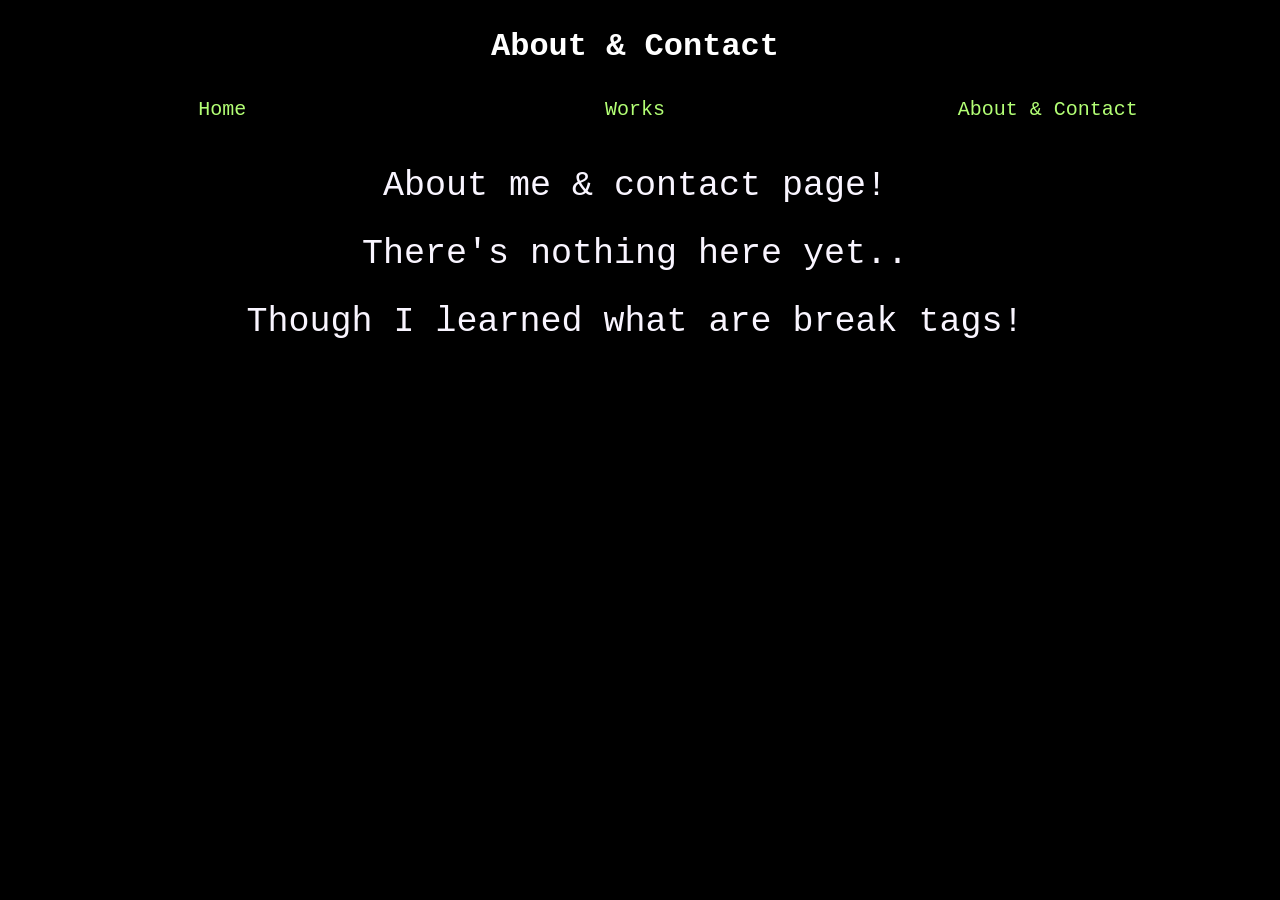
==== about&contact.html @ 2af2dd25 "first clean commit without large files" ====
<!DOCTYPE html>
<html lang="en">
<head>
    <meta charset="UTF-8"> 
    <title>Portfolio ~ About & Contact</title>
    <link rel="stylesheet" href="style.css">
    <link rel="icon" type="image/png" href="Tangerine_icon.png">
</head>

<body>
    
    <header>
        <h1>About & Contact</h1>
    </header>
        
    <nav>
        <ul>
            <li><a href="index.html">Home</a></li>
            <li><a href="works.html">Works</a></li>
            <li><a href="about&contact.html">About & Contact</a></li>
        </ul>
    </nav>
    
    <main>
        <p>About me & contact page!</p>
        <p>There's nothing here yet..</p>
        <p>Though I learned what are break tags!</p>
    </main>
    
    
</body>
</html>
---- style.css ----
body{
    font-family:'Courier New', Courier, monospace;
    text-align: center;
    background-color: #000000;
    min-height: 100vh;
    margin: 0;
    display: flex;
    flex-direction: column;
}

:root{
    --media-radius: 10px;
}

html{
    scrollbar-color: hsl(93, 100%, 73%) #000000;
    scrollbar-width: thin;
    scrollbar-gutter: stable;
}

html::-webkit-scrollbar{
    width: 12px;
}

html::-webkit-scrollbar-track{
    background: #000000;
}

html::-webkit-scrollbar-thumb{
    background: hsl(93, 100%, 73%);
    border-radius: 6px;
}

.home-page{
    min-height: 100vh;
    display: flex;
    flex-direction: column;
}

.home-content{
    box-sizing: border-box;
    flex: 1;
    display: flex;
    flex-direction: column;
    padding-bottom: 12px;
}

.home-page nav{
    margin-bottom: 0;
}

.home-content main,
main{
    max-width: 1920px;
    text-align: center;
    color: hsl(264, 100%, 98%);
    margin: 0 auto;
}

.home-content main{
    flex: 1 1 auto;
    display: flex;
    align-items: center;
    justify-content: center;
}

main p{
    margin: 0;
    font-size: 35px;
}

header{
    text-align: center;
    color: hsl(0, 0%, 100%);
    margin: 28px 0 0;
}

header h1{
    margin: 0;
    line-height: 1.2;
}

a{
    text-align: center;
    color: hsl(93, 100%, 73%); /*a like anchor*/
    margin: 0;
}

img{
    max-width: 250px;
    height: auto;
    display: block; 
    margin: 50px auto; /*vertical and horizontal margin, auto means centered*/
    border-radius: var(--media-radius);
}

.home-media-container{
    box-sizing: border-box;
    display: flex;
    justify-content: safe center;
    align-items: center;
    width: min(100%, 1400px);
    max-width: 1400px;
    margin: 0 auto;
    padding: 0 0 20px;
    gap: 30px;
    overflow-x: auto;
    scroll-behavior: auto;
    scrollbar-width: thin;
    scrollbar-color: hsl(93, 100%, 73%) #000000;
    flex: 0 0 auto;
}

.home-media-container::-webkit-scrollbar{
    height: 12px;
}

.home-media-container::-webkit-scrollbar-track{
    background: #222;
    border-radius: 6px;
}

.home-media-container::-webkit-scrollbar-thumb{
    background: hsl(93, 100%, 73%);
    border-radius: 6px;
}

.home-media-container img{
    width: auto;
    max-width: min(85vw, 500px);
    object-fit: cover;
    height: min(450px, 55vh);
    margin: 0;
    border-radius: var(--media-radius);
}

.home-media-container > a{
    display: block;
    flex: 0 0 auto;
    line-height: 0;
    text-decoration: none;
}

.home-media-container > a:focus-visible{
    outline: 2px solid hsl(93, 100%, 73%);
    outline-offset: 4px;
    border-radius: var(--media-radius);
}

.home-scroll-hint{
    margin: 12px 0 18px;
    color: hsl(264, 100%, 98%);
}

nav{
    box-sizing: border-box;
    font-size: 20px;
    width: min(calc(100% - 32px), 1400px);
    max-width: 1400px;
    height: 52px;
    flex: 0 0 52px;
    display: flex;
    align-self: center;
    justify-content: center;
    margin: 20px auto 28px;
}

nav ul{
    box-sizing: border-box;
    width: 100%;
    height: 100%;
    display: grid;
    grid-template-columns: repeat(3, minmax(0, 1fr));
    list-style-type: none;
    padding: 0;
    margin: 0;
}

nav ul a{
    box-sizing: border-box;
    display: block;
    height: 100%;
    padding: 12px 8px;
    white-space: nowrap;
    cursor: pointer;
    text-decoration: none;
}

main > p{
    margin: 0 0 28px;
}

main > p + p{
    margin-top: 20px;
}

.works-page main{
    margin-bottom: 28px;
}

.works-page main > p{
    margin: 0;
}

.works-page main > p + p{
    margin-top: 20px;
}

.home-content main > p{
    margin-bottom: 0;
}

.media-container{ 
    display:grid;
    grid-template-columns: repeat(2, 1fr);
    justify-items: center; /*aligns on X axis*/
    align-items: center; /*aligns on Y axis*/
    gap: 5px; /*between the elements of the grid*/
    margin: 0 auto 35px;
    max-width: 1000px;
    font-style: italic;
}

.works-page .media-container[id]{
    scroll-margin-top: max(16px, calc(50vh - 350px));
}
/*a dot represents class*/
/*apparently, this is stylizing the elements inside this class above*/
.media-container img, 
.media-container video{
    box-sizing: border-box;
    width: 90%;
    max-width: 100%;
    height: auto;
    margin: 0;
    border-radius: var(--media-radius);
}

.media-container + p {
    font-style: italic;
    color: hsl(264, 100%, 98%);
    text-align: center;
    margin: 0 auto 28px;
}

.fruit-studies{
    display: flex;
    flex-direction: column;
    align-items: center;
    gap: 28px;
    padding-bottom: 56px;
}

.section-divider{
    width: min(calc(100% - 32px), 1200px);
    margin: 0;
    border: 0;
    border-top: 1px solid hsl(93, 100%, 73%);
}

.works-page .section-title{
    margin: 0;
    color: hsl(264, 100%, 98%);
    font-size: 23px;
    font-style: normal;
}

.fruit-studies .media-container,
.fruit-studies p{
    margin: 0;
}

.fruit-studies .media-container{
    width: 100%;
}


.small-font {
    font-size: 18px;
}

.medium-font{
    font-size: 23px;
}

.big-font {
    font-size: 55px;
}


@media (max-width: 600px){
    nav{
        font-size: 14px;
    }

    nav ul a{
        padding: 10px 4px;
    }

    .home-media-container{
        gap: 16px;
    }
}
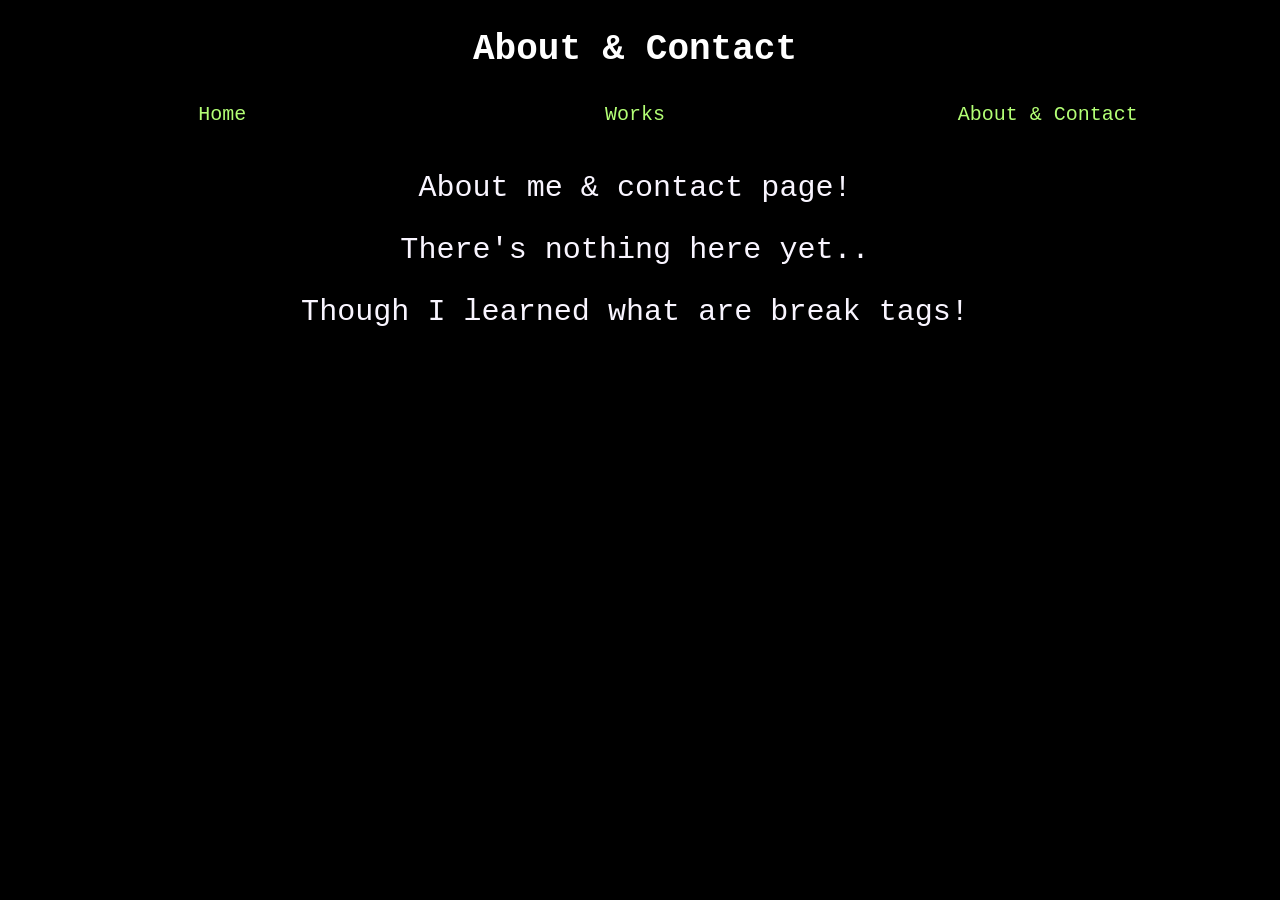
==== commit fd24d81d: "Mobile_flexible_font" ====
--- a/about&contact.html
+++ b/about&contact.html
@@ -2,6 +2,7 @@
 <html lang="en">
 <head>
     <meta charset="UTF-8"> 
+    <meta name="viewport" content="width=device-width, initial-scale=1">
     <title>Portfolio ~ About & Contact</title>
     <link rel="stylesheet" href="style.css">
     <link rel="icon" type="image/png" href="Tangerine_icon.png">
--- a/style.css
+++ b/style.css
@@ -1,5 +1,6 @@
 body{
     font-family:'Courier New', Courier, monospace;
+    font-size: clamp(0.9375rem, calc(0.875rem + 0.35vw), 1.125rem);
     text-align: center;
     background-color: #000000;
     min-height: 100vh;
@@ -66,7 +67,7 @@
 
 main p{
     margin: 0;
-    font-size: 35px;
+    font-size: clamp(1.125rem, calc(1rem + 1.1vw), 2.1875rem);
 }
 
 header{
@@ -154,7 +155,7 @@
 
 nav{
     box-sizing: border-box;
-    font-size: 20px;
+    font-size: clamp(0.875rem, calc(0.75rem + 0.65vw), 1.25rem);
     width: min(calc(100% - 32px), 1400px);
     max-width: 1400px;
     height: 52px;
@@ -261,7 +262,7 @@
 .works-page .section-title{
     margin: 0;
     color: hsl(264, 100%, 98%);
-    font-size: 23px;
+    font-size: clamp(1.125rem, calc(1rem + 0.65vw), 1.4375rem);
     font-style: normal;
 }
 
@@ -276,23 +277,19 @@
 
 
 .small-font {
-    font-size: 18px;
+    font-size: clamp(1rem, calc(0.875rem + 0.5vw), 1.125rem);
 }
 
 .medium-font{
-    font-size: 23px;
+    font-size: clamp(1.125rem, calc(1rem + 0.8vw), 1.4375rem);
 }
 
 .big-font {
-    font-size: 55px;
+    font-size: clamp(2rem, calc(1.5rem + 2vw), 3.4375rem);
 }
 
 
 @media (max-width: 600px){
-    nav{
-        font-size: 14px;
-    }
-
     nav ul a{
         padding: 10px 4px;
     }
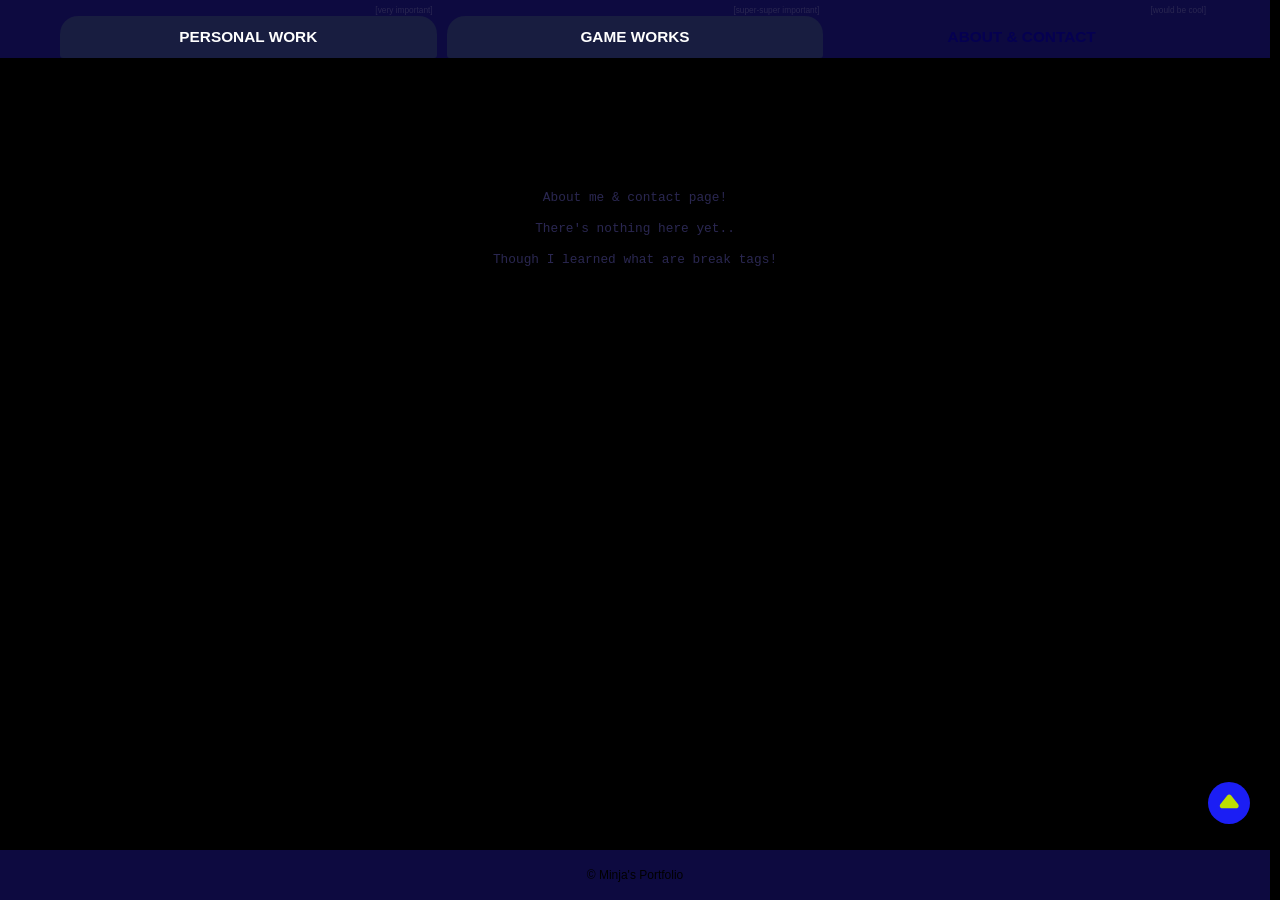
==== commit dafe2fdb: "Refine portfolio pages and hover interactions Co-authored-by: Copilot <223556219+Copilot@users.norep" ====
--- a/about&contact.html
+++ b/about&contact.html
@@ -1,33 +1,40 @@
 <!DOCTYPE html>
 <html lang="en">
 <head>
-    <meta charset="UTF-8"> 
+    <meta charset="UTF-8">
     <meta name="viewport" content="width=device-width, initial-scale=1">
-    <title>Portfolio ~ About & Contact</title>
+    <title>Portfolio ~ About &amp; Contact</title>
     <link rel="stylesheet" href="style.css">
     <link rel="icon" type="image/png" href="Tangerine_icon.png">
 </head>
 
-<body>
-    
-    <header>
-        <h1>About & Contact</h1>
+<body class="about-page" id="top">
+    <header class="site-header">
+        <h1 class="visually-hidden">About &amp; Contact</h1>
+        <nav class="site-nav" aria-label="Main navigation">
+            <ul>
+                <li><span class="tab-note">[very important]</span><a href="index.html">Personal Work</a></li>
+                <li><span class="tab-note">[super-super important]</span><a href="works.html">Game Works</a></li>
+                <li><span class="tab-note">[would be cool]</span><a class="active" href="about&amp;contact.html" aria-current="page">About &amp; Contact</a></li>
+            </ul>
+        </nav>
     </header>
-        
-    <nav>
-        <ul>
-            <li><a href="index.html">Home</a></li>
-            <li><a href="works.html">Works</a></li>
-            <li><a href="about&contact.html">About & Contact</a></li>
-        </ul>
-    </nav>
-    
-    <main>
-        <p>About me & contact page!</p>
+
+    <main class="simple-page-content">
+        <h2>About &amp; Contact</h2>
+        <p>About me &amp; contact page!</p>
         <p>There's nothing here yet..</p>
         <p>Though I learned what are break tags!</p>
     </main>
-    
-    
+
+    <footer class="home-footer">
+        <div class="home-footer-rule"></div>
+        <p>© Minja's Portfolio</p>
+    </footer>
+
+    <a class="back-to-top" href="#top" aria-label="Back to top">
+        <img src="assets/circle_up.svg" alt="">
+        <img class="back-to-top-hover" src="assets/circle_up_hoverstate.svg" alt="">
+    </a>
 </body>
 </html>
--- a/style.css
+++ b/style.css
@@ -1,56 +1,58 @@
+:root {
+    --bg-tab-color: #0D0A40;
+    --background-color: #1E1E1E; /* Boja pozadine */
+    --neon-green: #39FF14;
+    --active-tab-text-color: #050051; /* Boja aktivne kartice */
+    --inactive-tab-background-color: #181D40; /* Boja neaktivne kartice */
+    --dancing-text-color: #\; /* Boja teksta koji treperi */
+    --stroke-image-color: #BEDF00; /* Boja obruba kartice */
+    --inactive-additional-text-color: #2A2751;
+    --card-glow: 0 0 15px #BEDF00; /* Sjaj oko aktivne kartice */
+    --font-family: 'Inter', sans-serif;
+    --media-radius: 10px;
+}
+
 body{
-    font-family:'Courier New', Courier, monospace;
-    font-size: clamp(0.9375rem, calc(0.875rem + 0.35vw), 1.125rem);
-    text-align: center;
-    background-color: #000000;
+    box-sizing: border-box;
     min-height: 100vh;
     margin: 0;
     display: flex;
     flex-direction: column;
-}
-
-:root{
-    --media-radius: 10px;
+    background-color: var(--background-color);
+    color: var(--neon-green);
+    font-family: var(--font-family);
+    font-size: clamp(1.125rem, calc(1.05rem + 0.3vw), 1.25rem);
+    text-align: center;
 }
 
 html{
-    scrollbar-color: hsl(93, 100%, 73%) #000000;
+    scrollbar-color: var(--dancing-text-color) var(--bg-tab-color);
     scrollbar-width: thin;
     scrollbar-gutter: stable;
+    scroll-behavior: smooth;
 }
 
 html::-webkit-scrollbar{
-    width: 12px;
+    width: 8px;
 }
 
 html::-webkit-scrollbar-track{
-    background: #000000;
+    background: var(--bg-tab-color);
 }
 
 html::-webkit-scrollbar-thumb{
-    background: hsl(93, 100%, 73%);
-    border-radius: 6px;
-}
-
-.home-page{
-    min-height: 100vh;
-    display: flex;
-    flex-direction: column;
-}
-
-.home-content{
-    box-sizing: border-box;
-    flex: 1;
-    display: flex;
-    flex-direction: column;
-    padding-bottom: 12px;
-}
-
-.home-page nav{
-    margin-bottom: 0;
-}
-
-.home-content main,
+    background: var(--dancing-text-color);
+    border-radius: 4px;
+}
+
+html::-webkit-scrollbar-button{
+    display: none;
+    width: 0;
+    height: 0;
+    -webkit-appearance: none;
+    appearance: none;
+}
+
 main{
     max-width: 1920px;
     text-align: center;
@@ -58,16 +60,9 @@
     margin: 0 auto;
 }
 
-.home-content main{
-    flex: 1 1 auto;
-    display: flex;
-    align-items: center;
-    justify-content: center;
-}
-
 main p{
     margin: 0;
-    font-size: clamp(1.125rem, calc(1rem + 1.1vw), 2.1875rem);
+    font-size: clamp(1.375rem, calc(1.25rem + 1.1vw), 2.25rem);
 }
 
 header{
@@ -95,67 +90,9 @@
     border-radius: var(--media-radius);
 }
 
-.home-media-container{
-    box-sizing: border-box;
-    display: flex;
-    justify-content: safe center;
-    align-items: center;
-    width: min(100%, 1400px);
-    max-width: 1400px;
-    margin: 0 auto;
-    padding: 0 0 20px;
-    gap: 30px;
-    overflow-x: auto;
-    scroll-behavior: auto;
-    scrollbar-width: thin;
-    scrollbar-color: hsl(93, 100%, 73%) #000000;
-    flex: 0 0 auto;
-}
-
-.home-media-container::-webkit-scrollbar{
-    height: 12px;
-}
-
-.home-media-container::-webkit-scrollbar-track{
-    background: #222;
-    border-radius: 6px;
-}
-
-.home-media-container::-webkit-scrollbar-thumb{
-    background: hsl(93, 100%, 73%);
-    border-radius: 6px;
-}
-
-.home-media-container img{
-    width: auto;
-    max-width: min(85vw, 500px);
-    object-fit: cover;
-    height: min(450px, 55vh);
-    margin: 0;
-    border-radius: var(--media-radius);
-}
-
-.home-media-container > a{
-    display: block;
-    flex: 0 0 auto;
-    line-height: 0;
-    text-decoration: none;
-}
-
-.home-media-container > a:focus-visible{
-    outline: 2px solid hsl(93, 100%, 73%);
-    outline-offset: 4px;
-    border-radius: var(--media-radius);
-}
-
-.home-scroll-hint{
-    margin: 12px 0 18px;
-    color: hsl(264, 100%, 98%);
-}
-
 nav{
     box-sizing: border-box;
-    font-size: clamp(0.875rem, calc(0.75rem + 0.65vw), 1.25rem);
+    font-size: clamp(1rem, calc(0.9375rem + 0.5vw), 1.25rem);
     width: min(calc(100% - 32px), 1400px);
     max-width: 1400px;
     height: 52px;
@@ -187,6 +124,10 @@
     text-decoration: none;
 }
 
+nav ul a{
+    text-transform: uppercase;
+}
+
 main > p{
     margin: 0 0 28px;
 }
@@ -205,10 +146,6 @@
 
 .works-page main > p + p{
     margin-top: 20px;
-}
-
-.home-content main > p{
-    margin-bottom: 0;
 }
 
 .media-container{ 
@@ -262,7 +199,7 @@
 .works-page .section-title{
     margin: 0;
     color: hsl(264, 100%, 98%);
-    font-size: clamp(1.125rem, calc(1rem + 0.65vw), 1.4375rem);
+    font-size: clamp(1.375rem, calc(1.25rem + 0.65vw), 1.625rem);
     font-style: normal;
 }
 
@@ -277,24 +214,683 @@
 
 
 .small-font {
-    font-size: clamp(1rem, calc(0.875rem + 0.5vw), 1.125rem);
+    font-size: clamp(1.125rem, calc(1.0625rem + 0.5vw), 1.25rem);
 }
 
 .medium-font{
-    font-size: clamp(1.125rem, calc(1rem + 0.8vw), 1.4375rem);
+    font-size: clamp(1.375rem, calc(1.25rem + 0.8vw), 1.625rem);
 }
 
 .big-font {
-    font-size: clamp(2rem, calc(1.5rem + 2vw), 3.4375rem);
+    font-size: clamp(2.25rem, calc(1.75rem + 2vw), 3.75rem);
 }
 
 
 @media (max-width: 600px){
     nav ul a{
+        display: flex;
+        align-items: center;
+        justify-content: center;
         padding: 10px 4px;
-    }
-
+        white-space: normal;
+        line-height: 1.1;
+    }
+}
+
+.home-page{
+    min-height: 100vh;
+    background: #000;
+    color: var(--stroke-image-color);
+}
+
+.works-page,
+.about-page{
+    min-height: 100vh;
+    background: #000;
+    color: var(--stroke-image-color);
+}
+
+.site-header{
+    flex: 0 0 auto;
+    margin: 0;
+    background: var(--bg-tab-color);
+    border-bottom: 2px solid var(--stroke-image-color);
+}
+
+.visually-hidden{
+    position: absolute;
+    width: 1px;
+    height: 1px;
+    padding: 0;
+    margin: -1px;
+    overflow: hidden;
+    clip: rect(0, 0, 0, 0);
+    white-space: nowrap;
+    border: 0;
+}
+
+.site-nav{
+    width: min(calc(100% - 32px), 1150px);
+    max-width: none;
+    height: 42px;
+    flex: 0 0 42px;
+    margin: 16px auto 0;
+    font-size: clamp(0.875rem, 1.2vw, 1rem);
+    transition: color 360ms ease-in, background-color 360ms ease-in;
+}
+
+.site-nav ul{
+    align-items: stretch;
+    gap: 10px;
+    grid-template-columns: repeat(3, minmax(0, 1fr));
+}
+
+.site-nav li{
+    position: relative;
+    min-width: 0;
+    height: 100%;
+}
+
+.site-nav ul a{
+    display: flex;
+    box-sizing: border-box;
+    width: 100%;
+    height: 100%;
+    align-items: center;
+    justify-content: center;
+    padding: 8px 12px;
+    line-height: 1;
+    border-radius: 18px 18px 3px 3px;
+    background: var(--inactive-tab-background-color);
+    color: var(--stroke-image-color);
+    font-weight: 700;
+    transition: background-color 360ms ease-in, color 360ms ease-in, border-radius 360ms ease-in;
+}
+
+.site-nav ul a:hover,
+.site-nav ul a:focus-visible{
+    background: var(--inactive-tab-background-color);
+    color: var(--stroke-image-color);
+}
+
+.site-nav ul a.active{
+    background: var(--stroke-image-color);
+    color: var(--active-tab-text-color);
+    font-weight: 700;
+}
+
+.site-nav ul a:not(.active):hover,
+.site-nav ul a:not(.active):focus-visible{
+    border-radius: 18px 18px 3px 3px;
+}
+
+.tab-note{
+    position: absolute;
+    right: 4px;
+    bottom: calc(100% + 2px);
+    color: var(--inactive-additional-text-color);
+    font-size: clamp(0.5rem, 0.65vw, 0.625rem);
+    line-height: 1;
+    white-space: nowrap;
+}
+
+.home-content{
+    width: 100%;
+    max-width: none;
+    flex: 1 0 auto;
+    margin: 0;
+    padding: 0;
+    color: var(--stroke-image-color);
+}
+
+.home-marquee{
+    display: flex;
+    flex-direction: column;
+    gap: 2px;
+    width: 100%;
+    margin: 36px 0 28px;
+    overflow: hidden;
+    color: var(--dancing-text-color);
+    font-family: 'Courier New', Courier, monospace;
+    font-size: clamp(0.625rem, 0.9vw, 0.8rem);
+    font-style: italic;
+    line-height: 1.25;
+}
+
+.marquee-row{
+    overflow: hidden;
+    white-space: nowrap;
+}
+
+.marquee-track{
+    display: flex;
+    width: max-content;
+    animation: portfolio-marquee var(--marquee-duration, 70s) linear infinite;
+}
+
+.marquee-track span{
+    flex: 0 0 auto;
+    padding-right: 8vw;
+}
+
+.marquee-row:nth-child(1) .marquee-track{
+    --marquee-offset: 0vw;
+    --marquee-duration: 62s;
+    animation-delay: -16s;
+}
+
+.marquee-row:nth-child(2) .marquee-track{
+    --marquee-offset: 12vw;
+    --marquee-duration: 72s;
+    animation-delay: -25s;
+}
+
+.marquee-row:nth-child(3) .marquee-track{
+    --marquee-offset: 28vw;
+    --marquee-duration: 68s;
+    animation-delay: -37s;
+}
+
+.marquee-row:nth-child(4) .marquee-track{
+    --marquee-offset: 45vw;
+    --marquee-duration: 76s;
+    animation-delay: -20s;
+}
+
+.marquee-row:nth-child(5) .marquee-track{
+    --marquee-offset: 62vw;
+    --marquee-duration: 70s;
+    animation-delay: -34s;
+}
+
+.marquee-row:nth-child(6) .marquee-track{
+    --marquee-offset: 78vw;
+    --marquee-duration: 74s;
+    animation-delay: -52s;
+}
+
+@keyframes portfolio-marquee{
+    from{
+        transform: translateX(calc(100vw + var(--marquee-offset, 0vw)));
+    }
+    to{
+        transform: translateX(-50%);
+    }
+}
+
+.home-marquee:hover .marquee-track{
+    animation-play-state: paused;
+}
+
+.home-gallery{
+    position: relative;
+    width: min(calc(100% - 96px), 1248px);
+    margin: 0 auto;
+    padding: 0;
+}
+
+.home-media-container{
+    box-sizing: border-box;
+    display: flex;
+    width: 100%;
+    max-width: none;
+    min-height: clamp(320px, 48vh, 420px);
+    align-items: center;
+    justify-content: flex-start;
+    gap: 10px;
+    margin: 0;
+    padding: 12px 24px;
+    overflow-x: auto;
+    overflow-y: hidden;
+    border: 1px solid var(--stroke-image-color);
+    border-radius: 14px;
+    scrollbar-width: thin;
+    scroll-padding-inline: 24px;
+    scroll-snap-type: x mandatory;
+    scroll-behavior: smooth;
+}
+
+.home-media-container::-webkit-scrollbar{
+    height: 4px;
+}
+
+.home-media-container::-webkit-scrollbar-button{
+    display: none !important;
+    width: 0;
+    height: 0;
+    background: none;
+    -webkit-appearance: none;
+    appearance: none;
+}
+
+.home-media-container::-webkit-scrollbar-button:horizontal:decrement,
+.home-media-container::-webkit-scrollbar-button:horizontal:increment{
+    display: none !important;
+    width: 0;
+    height: 0;
+    border: 0;
+    background: transparent;
+    -webkit-appearance: none;
+}
+
+.home-media-container::-webkit-scrollbar-button:horizontal:start:decrement,
+.home-media-container::-webkit-scrollbar-button:horizontal:end:increment,
+.home-media-container::-webkit-scrollbar-button:horizontal:single-button,
+.home-media-container::-webkit-scrollbar-button:horizontal:double-button{
+    display: none !important;
+    width: 0;
+    height: 0;
+}
+
+.home-media-container::-webkit-scrollbar-track{
+    background: var(--bg-tab-color);
+}
+
+.home-media-container::-webkit-scrollbar-thumb{
+    background: var(--stroke-image-color);
+}
+
+@supports (-moz-appearance: none){
     .home-media-container{
-        gap: 16px;
+        scrollbar-color: var(--stroke-image-color) var(--bg-tab-color);
+    }
+}
+
+.home-media-container > a.home-card{
+    box-sizing: border-box;
+    flex: 0 0 auto;
+    display: flex;
+    align-items: center;
+    justify-content: center;
+    width: max-content;
+    max-width: min(72vw, 520px);
+    padding: 0;
+    border: 0;
+    scroll-snap-align: start;
+    transition: filter 240ms ease;
+}
+
+.home-media-container > a.home-card img{
+    width: auto;
+    max-width: min(70vw, 500px);
+    max-height: min(44vh, 380px);
+    box-sizing: border-box;
+    height: auto;
+    margin: 0;
+    border: 1px solid var(--stroke-image-color);
+    border-radius: 14px;
+    overflow: hidden;
+    transition: transform 220ms ease;
+    transform-origin: center;
+}
+
+.personal-studies .media-container img{
+    border: 1px solid var(--stroke-image-color);
+    transition: transform 220ms ease;
+    transform-origin: center;
+}
+
+.personal-studies .media-container video{
+    box-sizing: border-box;
+    border: 1px solid var(--stroke-image-color);
+    border-radius: var(--media-radius);
+}
+
+.personal-studies .media-container img:hover{
+    position: relative;
+    z-index: 1;
+    transform: scale(1.1);
+}
+
+.home-media-container > a.home-card:hover,
+.home-media-container > a.home-card:active{
+    filter: drop-shadow(0 0 8px var(--stroke-image-color));
+}
+
+.home-media-container > a.home-card:hover img,
+.home-media-container > a.home-card:active img{
+    position: relative;
+    z-index: 1;
+    transform: scale(1.03);
+}
+
+.home-media-container > a.home-card:focus-visible{
+    outline: 2px solid var(--neon-green);
+    outline-offset: 3px;
+}
+
+.gallery-arrow{
+    position: absolute;
+    z-index: 1;
+    top: 50%;
+    display: grid;
+    place-items: center;
+    width: 36px;
+    height: 48px;
+    padding: 0;
+    border: 0;
+    background: transparent;
+    cursor: pointer;
+    transform: translateY(-50%);
+}
+
+.gallery-arrow--previous{
+    left: -46px;
+    transform: translateY(-50%);
+}
+
+.gallery-arrow--next{
+    right: -46px;
+    transform: translateY(-50%) rotate(180deg);
+}
+
+.gallery-arrow img{
+    width: 24px;
+    height: auto;
+    margin: 0;
+}
+
+.gallery-arrow .gallery-arrow-hover{
+    position: absolute;
+    width: 30px;
+    opacity: 0;
+    transition: opacity 140ms ease;
+}
+
+.gallery-arrow--previous .gallery-arrow-hover{
+    transform: scaleX(-1);
+}
+
+.gallery-arrow--next .gallery-arrow-hover{
+    transform: rotate(180deg);
+}
+
+.gallery-arrow:hover .gallery-arrow-hover,
+.gallery-arrow:active .gallery-arrow-hover,
+.gallery-arrow:focus-visible .gallery-arrow-hover{
+    opacity: 1;
+}
+
+.gallery-arrow:focus-visible{
+    outline: 2px solid var(--neon-green);
+    outline-offset: 2px;
+}
+
+.home-scroll-hint{
+    margin: 10px auto 0;
+    color: #4547A8;
+    font-family: 'Courier New', Courier, monospace;
+    font-size: 0.875rem;
+}
+
+.gallery-instruction{
+    width: min(calc(100% - 96px), 1248px);
+    margin: 0 auto 8px;
+    color: var(--dancing-text-color);
+    font-family: 'Courier New', Courier, monospace;
+    font-size: clamp(0.625rem, 0.9vw, 0.8rem);
+    font-style: italic;
+    text-align: left;
+}
+
+.home-footer{
+    flex: 0 0 auto;
+    margin-top: 28px;
+    border-top: 2px solid var(--stroke-image-color);
+    background: var(--bg-tab-color);
+}
+
+.home-footer-rule{
+    width: min(calc(100% - 64px), 1088px);
+    margin: 0 auto;
+    border-top: 2px solid var(--dancing-text-color);
+}
+
+.home-footer p{
+    margin: 0;
+    padding: 18px 12px;
+    color: var(--stroke-image-color);
+    font-size: 0.75rem;
+}
+
+.personal-studies{
+    display: flex;
+    flex-direction: column;
+    align-items: center;
+    gap: 28px;
+    width: 100%;
+    margin-top: 48px;
+    padding-bottom: 30px;
+}
+
+.personal-studies > .section-title,
+.fruit-studies > .section-title{
+    margin: 0;
+    color: var(--stroke-image-color);
+    font-size: clamp(1.25rem, 1.8vw, 1.625rem);
+    font-style: normal;
+}
+
+.personal-studies > .work-description,
+.fruit-studies > .work-description{
+    width: min(calc(100% - 32px), 1000px);
+    margin: 0 auto;
+    color: var(--inactive-additional-text-color);
+    font-family: 'Courier New', Courier, monospace;
+    font-size: clamp(0.75rem, 1vw, 0.875rem);
+    font-style: normal;
+    line-height: 1.5;
+}
+
+.gradient-description{
+    width: fit-content !important;
+    max-width: calc(100% - 32px);
+}
+
+.personal-studies .work-description.is-pointer-active{
+    background-image:
+        radial-gradient(
+            circle 360px at var(--pointer-x) var(--pointer-y),
+            var(--stroke-image-color) 0%,
+            rgba(190, 223, 0, 0.8) 22%,
+            rgba(33, 35, 162, 0.45) 58%,
+            transparent 100%
+        ),
+        linear-gradient(var(--inactive-additional-text-color), var(--inactive-additional-text-color));
+    background-clip: text;
+    -webkit-background-clip: text;
+    color: transparent;
+    -webkit-text-fill-color: transparent;
+}
+
+.personal-studies > .media-container,
+.personal-studies .fruit-studies > .media-container{
+    width: 100%;
+    margin: 0 auto;
+}
+
+.personal-studies .section-divider{
+    border-top-color: var(--stroke-image-color);
+}
+
+.home-content .personal-studies .fruit-studies{
+    width: 100%;
+    gap: 28px;
+    padding-bottom: 0;
+}
+
+.home-content .personal-studies .media-container[id]{
+    scroll-margin-top: 24px;
+}
+
+.simple-page-content{
+    box-sizing: border-box;
+    width: min(calc(100% - 32px), 1000px);
+    flex: 1 0 auto;
+    margin: 0 auto;
+    padding: clamp(40px, 9vh, 100px) 0;
+    color: var(--stroke-image-color);
+}
+
+.simple-page-content h2{
+    margin: 0 0 24px;
+    font-size: clamp(1.25rem, 1.8vw, 1.625rem);
+}
+
+.simple-page-content p{
+    margin: 0 0 16px;
+    color: var(--inactive-additional-text-color);
+    font-family: 'Courier New', Courier, monospace;
+    font-size: clamp(0.75rem, 1vw, 0.875rem);
+}
+
+.back-to-top{
+    position: fixed;
+    z-index: 2;
+    right: 20px;
+    bottom: 76px;
+    display: block;
+    width: 42px;
+    height: 42px;
+    line-height: 0;
+}
+
+.back-to-top img{
+    position: absolute;
+    inset: 0;
+    width: 100%;
+    height: 100%;
+    margin: 0;
+    transition: opacity 140ms ease;
+}
+
+.back-to-top .back-to-top-hover{
+    opacity: 0;
+}
+
+.back-to-top:hover .back-to-top-hover,
+.back-to-top:active .back-to-top-hover,
+.back-to-top:focus-visible .back-to-top-hover{
+    opacity: 1;
+}
+
+.back-to-top:focus-visible{
+    outline: 2px solid var(--neon-green);
+    outline-offset: 3px;
+    border-radius: 50%;
+}
+
+@media (max-width: 600px){
+    .site-nav{
+        width: calc(100% - 16px);
+        height: 52px;
+        min-height: 52px;
+        flex-basis: 52px;
+        margin-top: 10px;
+    }
+
+    .site-nav ul{
+        gap: 5px;
+    }
+
+    .site-nav ul a{
+        padding: 8px 4px;
+        white-space: normal;
+        line-height: 1.1;
+        overflow-wrap: anywhere;
+    }
+
+    .home-content{
+        padding-top: 0;
+    }
+
+    .home-marquee{
+        margin: 26px 0 22px;
+        font-size: 0.625rem;
+    }
+
+    .marquee-row:nth-child(1) .marquee-track{ animation-delay: -12s; }
+    .marquee-row:nth-child(2) .marquee-track{ animation-delay: -18s; }
+    .marquee-row:nth-child(3) .marquee-track{ animation-delay: -26s; }
+    .marquee-row:nth-child(4) .marquee-track{ animation-delay: -15s; }
+    .marquee-row:nth-child(5) .marquee-track{ animation-delay: -24s; }
+    .marquee-row:nth-child(6) .marquee-track{ animation-delay: -34s; }
+
+    .gallery-instruction{
+        width: calc(100% - 56px);
+    }
+
+    .home-gallery{
+        width: calc(100% - 56px);
+    }
+
+    .home-media-container{
+        min-height: clamp(280px, 44vh, 360px);
+        gap: 10px;
+        padding: 8px 16px;
+        scroll-padding-inline: 16px;
+    }
+
+    .home-media-container > a.home-card{
+        max-width: 76vw;
+    }
+
+    .home-media-container > a.home-card img{
+        max-width: 68vw;
+        max-height: min(42vh, 310px);
+    }
+
+    .gallery-arrow--previous{
+        left: -28px;
+        transform: translateY(-50%);
+    }
+
+    .gallery-arrow--next{
+        right: -28px;
+        transform: translateY(-50%) rotate(180deg);
+    }
+
+    .gallery-arrow{
+        width: 24px;
+    }
+
+    .gallery-arrow img{
+        width: 18px;
+    }
+
+    .gallery-arrow .gallery-arrow-hover{
+        width: 23px;
+    }
+
+    .back-to-top{
+        right: 12px;
+        bottom: 70px;
+        width: 38px;
+        height: 38px;
+    }
+}
+
+@media (prefers-reduced-motion: reduce){
+    html{
+        scroll-behavior: auto;
+    }
+
+    .marquee-track{
+        animation: none;
+        transform: none;
+    }
+
+    .home-media-container{
+        scroll-behavior: auto;
+    }
+
+    .site-nav ul a,
+    .back-to-top img{
+        transition: none;
+    }
+
+    .home-media-container > a.home-card,
+    .home-media-container > a.home-card img{
+        transition: none;
     }
 }
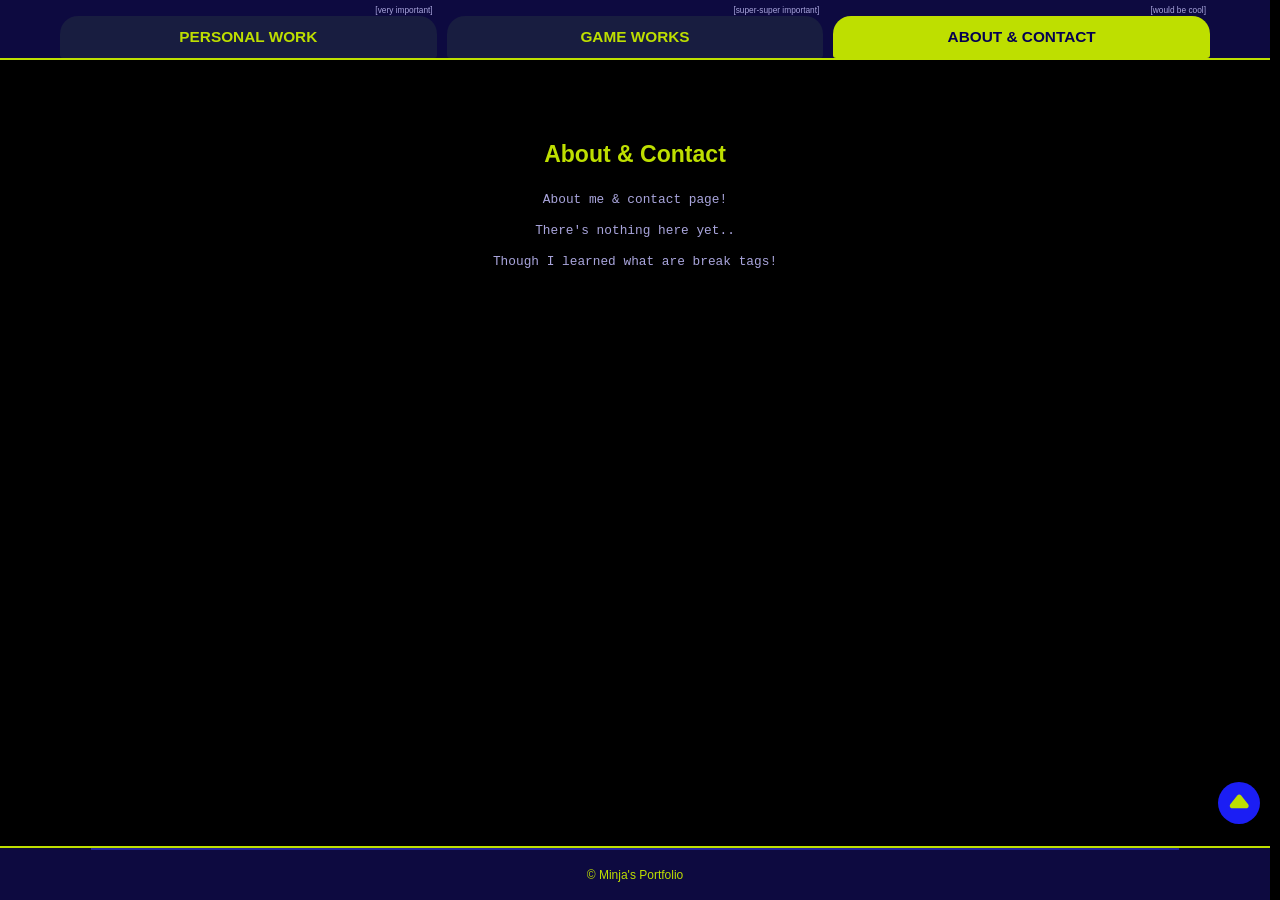
==== commit a0b84d93: "Organize portfolio assets and update references Co-authored-by: Copilot <223556219+Copilot@users.nor" ====
--- a/about&contact.html
+++ b/about&contact.html
@@ -5,7 +5,7 @@
     <meta name="viewport" content="width=device-width, initial-scale=1">
     <title>Portfolio ~ About &amp; Contact</title>
     <link rel="stylesheet" href="style.css">
-    <link rel="icon" type="image/png" href="Tangerine_icon.png">
+    <link rel="icon" type="image/png" href="assets/images/Tangerine_icon.png">
 </head>
 
 <body class="about-page" id="top">
@@ -33,8 +33,8 @@
     </footer>
 
     <a class="back-to-top" href="#top" aria-label="Back to top">
-        <img src="assets/circle_up.svg" alt="">
-        <img class="back-to-top-hover" src="assets/circle_up_hoverstate.svg" alt="">
+        <img src="assets/figma/circle_up.svg" alt="">
+        <img class="back-to-top-hover" src="assets/figma/circle_up_hoverstate.svg" alt="">
     </a>
 </body>
 </html>
--- a/style.css
+++ b/style.css
@@ -4,9 +4,9 @@
     --neon-green: #39FF14;
     --active-tab-text-color: #050051; /* Boja aktivne kartice */
     --inactive-tab-background-color: #181D40; /* Boja neaktivne kartice */
-    --dancing-text-color: #\; /* Boja teksta koji treperi */
+    --dancing-text-color: #2123A2; /* Boja teksta koji treperi */
     --stroke-image-color: #BEDF00; /* Boja obruba kartice */
-    --inactive-additional-text-color: #2A2751;
+    --inactive-additional-text-color: #a9a5dc;
     --card-glow: 0 0 15px #BEDF00; /* Sjaj oko aktivne kartice */
     --font-family: 'Inter', sans-serif;
     --media-radius: 10px;
@@ -693,7 +693,7 @@
             circle 360px at var(--pointer-x) var(--pointer-y),
             var(--stroke-image-color) 0%,
             rgba(190, 223, 0, 0.8) 22%,
-            rgba(33, 35, 162, 0.45) 58%,
+            rgb(234, 234, 250) 58%,
             transparent 100%
         ),
         linear-gradient(var(--inactive-additional-text-color), var(--inactive-additional-text-color));
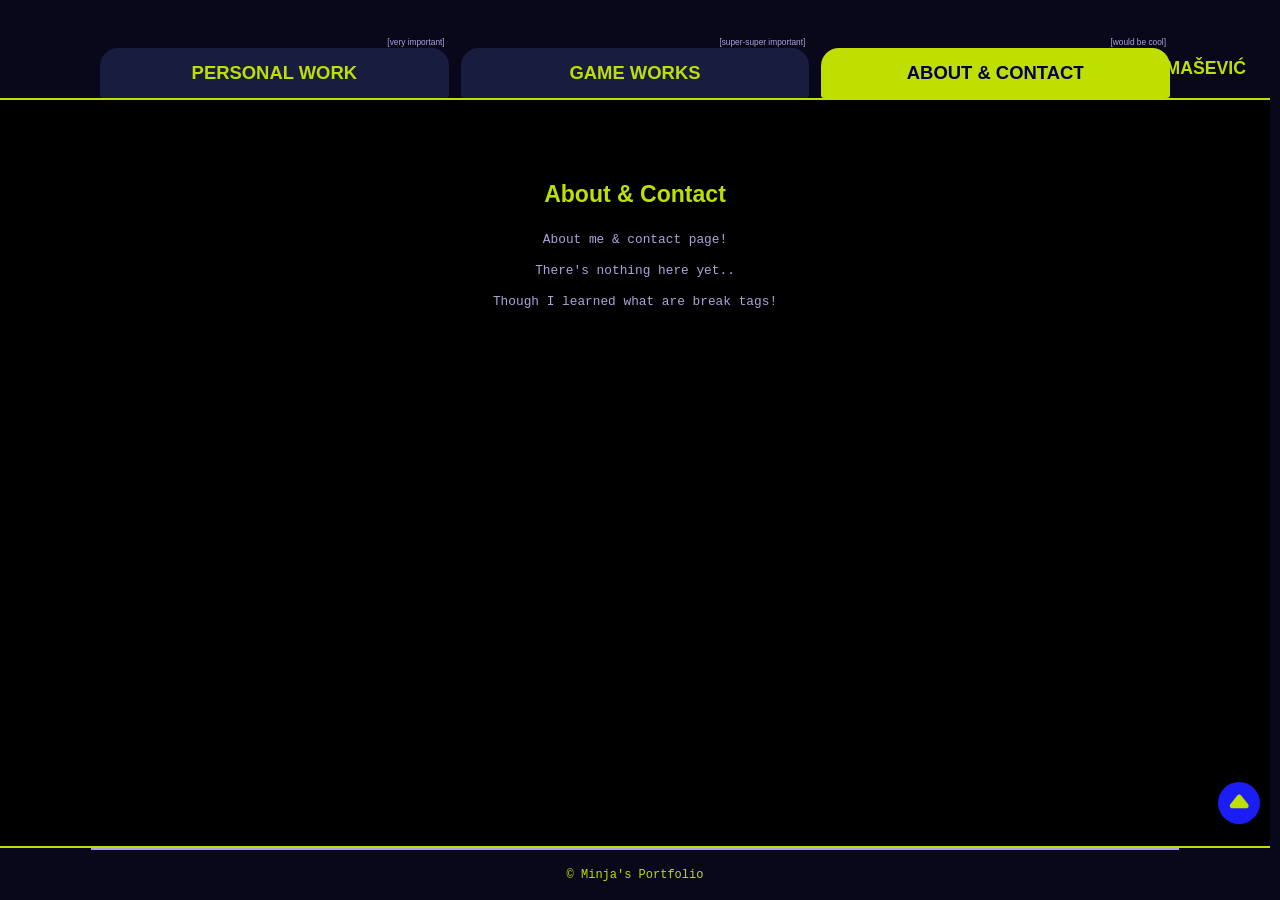
==== commit 9d37a4a6: "Update portfolio gallery and study viewer" ====
--- a/about&contact.html
+++ b/about&contact.html
@@ -11,13 +11,16 @@
 <body class="about-page" id="top">
     <header class="site-header">
         <h1 class="visually-hidden">About &amp; Contact</h1>
-        <nav class="site-nav" aria-label="Main navigation">
-            <ul>
-                <li><span class="tab-note">[very important]</span><a href="index.html">Personal Work</a></li>
-                <li><span class="tab-note">[super-super important]</span><a href="works.html">Game Works</a></li>
-                <li><span class="tab-note">[would be cool]</span><a class="active" href="about&amp;contact.html" aria-current="page">About &amp; Contact</a></li>
-            </ul>
-        </nav>
+        <div class="header-inner">
+            <nav class="site-nav" aria-label="Main navigation">
+                <ul>
+                    <li><span class="tab-note">[very important]</span><a href="index.html">Personal Work</a></li>
+                    <li><span class="tab-note">[super-super important]</span><a href="works.html">Game Works</a></li>
+                    <li><span class="tab-note">[would be cool]</span><a class="active" href="about&amp;contact.html" aria-current="page">About &amp; Contact</a></li>
+                </ul>
+            </nav>
+            <span class="site-name">MINJA TOMAŠEVIĆ</span>
+        </div>
     </header>
 
     <main class="simple-page-content">
--- a/style.css
+++ b/style.css
@@ -1,15 +1,21 @@
 :root {
-    --bg-tab-color: #0D0A40;
+    --bg-tab-color: #09081b;
     --background-color: #1E1E1E; /* Boja pozadine */
     --neon-green: #39FF14;
     --active-tab-text-color: #050051; /* Boja aktivne kartice */
     --inactive-tab-background-color: #181D40; /* Boja neaktivne kartice */
-    --dancing-text-color: #2123A2; /* Boja teksta koji treperi */
+    --dancing-text-color: #a9a5dc; /* Boja teksta koji treperi */
     --stroke-image-color: #BEDF00; /* Boja obruba kartice */
     --inactive-additional-text-color: #a9a5dc;
+    --dark-blue-color: #2123A2;
     --card-glow: 0 0 15px #BEDF00; /* Sjaj oko aktivne kartice */
     --font-family: 'Inter', sans-serif;
+    --font-inactive-tab: 'inter', regular;
     --media-radius: 10px;
+    --button-text-default: #6D70FF;
+    --button-text-hover: #BEDF00;
+    --study-gap: 12px;
+    --study-card-gap: 12px;
 }
 
 body{
@@ -26,7 +32,8 @@
 }
 
 html{
-    scrollbar-color: var(--dancing-text-color) var(--bg-tab-color);
+    background-color: var(--bg-tab-color);
+    scrollbar-color: var(--dark-blue-color) var(--bg-tab-color);
     scrollbar-width: thin;
     scrollbar-gutter: stable;
     scroll-behavior: smooth;
@@ -34,6 +41,7 @@
 
 html::-webkit-scrollbar{
     width: 8px;
+    color: var(--dancing-text-color);
 }
 
 html::-webkit-scrollbar-track{
@@ -174,6 +182,227 @@
     border-radius: var(--media-radius);
 }
 
+/* Index studies: make each artwork/video half as wide, keeping the grid gaps unchanged. */
+.home-content .personal-studies .media-container img,
+.home-content .personal-studies .media-container video{
+    width: calc(22.5% - 12px);
+}
+
+.home-content .personal-studies .media-container{
+    display: flex;
+    justify-content: center;
+    gap: 24px;
+}
+
+.personal-studies .study-group{
+    display: flex;
+    flex-direction: column;
+    align-items: center;
+    gap: var(--study-gap);
+    width: min(calc(100% - 48px), 1200px);
+}
+
+.study-grid{
+    display: grid;
+    grid-template-columns: repeat(3, max-content);
+    align-items: start;
+    justify-content: center;
+    gap: var(--study-card-gap);
+    width: 100%;
+}
+.study-grid.four-study-grid{ grid-template-columns: repeat(4, max-content); }
+
+.study-grid.armor-grid{ grid-template-columns: repeat(2, max-content); }
+
+.home-content .personal-studies .study-grid .media-container{
+    display: flex;
+    align-items: center;
+    justify-content: center;
+    width: 100%;
+    max-width: none;
+    margin: 0;
+}
+
+.home-content .personal-studies .study-grid .media-container video{
+    display: block;
+    box-sizing: border-box;
+    width: auto;
+    max-width: none;
+    height: clamp(253px, 27.6vw, 368px);
+    margin: 0;
+    border: 1px solid var(--stroke-image-color);
+    border-radius: var(--media-radius);
+    background: #000;
+    object-fit: contain;
+}
+
+.personal-studies .study-group > .work-description{
+    width: min(100%, 1000px);
+    margin: 0 auto;
+    color: var(--inactive-additional-text-color);
+    font-family: 'Courier New', Courier, monospace;
+    font-size: clamp(.75rem, 1vw, .875rem);
+    font-style: italic;
+    line-height: 1.5;
+}
+
+.personal-studies .armor-group > .work-description{
+    margin: 8px auto 12px;
+}
+
+.personal-studies .armor-group{ gap: var(--study-gap); width: min(calc(100% - 48px), 800px); }
+.personal-studies .armor-group > .work-description,
+.personal-studies .fruit-studies .study-group > .work-description{
+    font-size: clamp(0.8rem, 1.2vw, 1.1rem);
+}
+.personal-studies .armor-group > .section-divider{
+    align-self: center;
+    width: min(calc(100vw - 32px), 1200px);
+}
+
+/* Centered transparent lightbox; the artwork is limited to 70% of the viewport. */
+.image-lightbox{
+    box-sizing: border-box;
+    position: fixed;
+    inset: 0;
+    display: none;
+    width: 100vw;
+    height: 100vh;
+    height: 100dvh;
+    max-width: none;
+    max-height: none;
+    margin: 0;
+    padding: 0;
+    overflow: hidden;
+    border: 0;
+    background: transparent;
+    color: hsl(264, 100%, 98%);
+    font-family: 'Courier New', Courier, monospace;
+}
+
+.image-lightbox[open]{
+    display: block;
+}
+
+.image-lightbox::backdrop{
+    background: rgba(5, 4, 10, .42);
+    -webkit-backdrop-filter: blur(8px);
+    backdrop-filter: blur(8px);
+}
+
+.image-lightbox figure{
+    position: absolute;
+    top: 50%;
+    left: 50%;
+    display: flex;
+    flex-direction: column;
+    align-items: center;
+    justify-content: center;
+    gap: 16px;
+    width: auto;
+    height: auto;
+    margin: 0;
+    transform: translate(-50%, -50%);
+}
+
+.image-lightbox .lightbox-image,
+.image-lightbox .lightbox-video{
+    display: block;
+    max-width: min(56vw, calc(100vw - 350px));
+    max-height: 70vh;
+    max-height: 70dvh;
+    object-fit: contain;
+    border-radius: 15px;
+    border: 1px solid var(--stroke-image-color);
+}
+
+.image-lightbox [hidden]{
+    display: none;
+}
+
+.lightbox-caption{
+    max-width: 70vw;
+    text-align: center;
+    font: italic clamp(.9rem, 2vw, 1.1rem)/1.4 'Courier New', Courier, monospace;
+    color: var(--stroke-image-color);
+}
+
+.lightbox-actions{
+    position: absolute;
+    top: var(--lightbox-actions-top, 50%);
+    left: var(--lightbox-actions-left, calc(50% + 28vw + 24px));
+    right: auto;
+    z-index: 1;
+    display: flex;
+    flex-direction: column;
+    align-items: center;
+    justify-content: center;
+    gap: 18px;
+    flex: 0 0 auto;
+    transform: translateY(-50%);
+}
+
+.lightbox-close{
+    width: 44px;
+    height: 44px;
+    border: 1px solid var(--stroke-image-color);
+    border-radius: 50%;
+    color: var(--stroke-image-color);
+    background: transparent;
+    font-size: 2rem;
+    line-height: 1;
+    cursor: pointer;
+}
+
+.lightbox-close:focus-visible{
+    outline: 2px solid var(--neon-green);
+    outline-offset: 3px;
+}
+
+.personal-studies .media-container img,
+.home-card img{
+    cursor: zoom-in;
+}
+
+.personal-studies .study-grid .media-container video{ cursor: zoom-in; }
+
+.personal-studies .study-grid .media-container video.timelapse-highlight{
+    animation: timelapse-glow 1.5s ease-out;
+}
+
+@keyframes timelapse-glow{
+    0%, 25%{ filter: drop-shadow(0 0 18px var(--stroke-image-color)); }
+    100%{ filter: drop-shadow(0 0 0 transparent); }
+}
+
+.lightbox-timelapse{
+    position: relative;
+    display: grid;
+    place-items: center;
+    width: clamp(133px, 15.4vw, 182px);
+    aspect-ratio: 388 / 192;
+    padding: 0;
+    border: 0;
+    background: transparent;
+    color: var(--button-text-default);
+    font-family: 'Inter', sans-serif;
+    font-size: clamp(.525rem, .77vw, .7rem);
+    font-weight: 600;
+    letter-spacing: .1em;
+    cursor: pointer;
+}
+.lightbox-timelapse img{ grid-area: 1 / 1; width: 100%; height: 100%; max-width: none; margin: 0; border-radius: 0; }
+.lightbox-timelapse .timelapse-hover{ opacity: 0; }
+.lightbox-timelapse span{ grid-area: 1 / 1; z-index: 1; }
+.lightbox-timelapse:hover,
+.lightbox-timelapse:focus-visible{ color: var(--button-text-hover); }
+.lightbox-timelapse:hover .timelapse-default,
+.lightbox-timelapse:focus-visible .timelapse-default{ opacity: 0; }
+.lightbox-timelapse:hover .timelapse-hover,
+.lightbox-timelapse:focus-visible .timelapse-hover{ opacity: 1; }
+.lightbox-timelapse:focus-visible{ outline: 2px solid var(--neon-green); outline-offset: 4px; }
+.lightbox-timelapse[hidden]{ display:none; }
+
 .media-container + p {
     font-style: italic;
     color: hsl(264, 100%, 98%);
@@ -185,7 +414,7 @@
     display: flex;
     flex-direction: column;
     align-items: center;
-    gap: 28px;
+    gap: var(--study-gap);
     padding-bottom: 56px;
 }
 
@@ -255,6 +484,20 @@
     margin: 0;
     background: var(--bg-tab-color);
     border-bottom: 2px solid var(--stroke-image-color);
+}
+
+.header-inner{
+    position: relative;
+    width: 100%;
+}
+
+.site-name{
+    position: absolute;
+    top: 12px;
+    right: 24px;
+    color: var(--stroke-image-color);
+    font: 600 clamp(.9rem, 1.38vw, 1.2rem)/1 'Inter', sans-serif;
+    white-space: nowrap;
 }
 
 .visually-hidden{
@@ -270,18 +513,17 @@
 }
 
 .site-nav{
-    width: min(calc(100% - 32px), 1150px);
+    width: min(calc(100% - 200px), 1440px);
     max-width: none;
-    height: 42px;
-    flex: 0 0 42px;
-    margin: 16px auto 0;
-    font-size: clamp(0.875rem, 1.2vw, 1rem);
+    height: 50px;
+    margin: 48px auto 0;
+    font-size: clamp(1.05rem, 1.44vw, 1.2rem);
     transition: color 360ms ease-in, background-color 360ms ease-in;
 }
 
 .site-nav ul{
     align-items: stretch;
-    gap: 10px;
+    gap: 12px;
     grid-template-columns: repeat(3, minmax(0, 1fr));
 }
 
@@ -298,7 +540,7 @@
     height: 100%;
     align-items: center;
     justify-content: center;
-    padding: 8px 12px;
+    padding: 10px 14px;
     line-height: 1;
     border-radius: 18px 18px 3px 3px;
     background: var(--inactive-tab-background-color);
@@ -350,7 +592,7 @@
     width: 100%;
     margin: 36px 0 28px;
     overflow: hidden;
-    color: var(--dancing-text-color);
+    color: var(--dancing-text-clor);
     font-family: 'Courier New', Courier, monospace;
     font-size: clamp(0.625rem, 0.9vw, 0.8rem);
     font-style: italic;
@@ -419,39 +661,79 @@
 }
 
 .home-marquee:hover .marquee-track{
-    animation-play-state: paused;
+    animation-play-state:paused;
 }
 
 .home-gallery{
     position: relative;
-    width: min(calc(100% - 96px), 1248px);
+    width: min(calc(100% - 32px), 1498px);
     margin: 0 auto;
     padding: 0;
 }
 
+.gallery-arrow{
+    position: absolute;
+    top: 50%;
+    display: grid;
+    place-items: center;
+    width: 32px;
+    height: 36px;
+    padding: 0;
+    border: 0;
+    background: transparent;
+    cursor: pointer;
+    transform: translateY(-50%);
+}
+.gallery-arrow-left{ left: -42px; }
+.gallery-arrow-right{ right: -42px; }
+.gallery-arrow-left .arrow-hover,
+.gallery-arrow-right .arrow-default{ transform: rotate(180deg); }
+.gallery-arrow img{
+    grid-area: 1 / 1;
+    max-width: none;
+    margin: 0;
+    border-radius: 0;
+    object-fit: contain;
+}
+.gallery-arrow .arrow-default{ width: 17.6px; height: 22px; }
+.gallery-arrow .arrow-hover{ width: 26.4px; height: 33px; }
+.gallery-arrow .arrow-hover{ opacity: 0; }
+.gallery-arrow:hover .arrow-default,
+.gallery-arrow:focus-visible .arrow-default{ opacity: 0; }
+.gallery-arrow:hover .arrow-hover,
+.gallery-arrow:focus-visible .arrow-hover{ opacity: 1; }
+.gallery-arrow:focus-visible{ outline: 2px solid var(--neon-green); outline-offset: 2px; }
+
 .home-media-container{
     box-sizing: border-box;
     display: flex;
     width: 100%;
     max-width: none;
-    min-height: clamp(320px, 48vh, 420px);
+    min-height: clamp(384px, 57.6vh, 504px);
     align-items: center;
     justify-content: flex-start;
-    gap: 10px;
-    margin: 0;
-    padding: 12px 24px;
+    gap: 12px;
+    margin: 0;
+    padding: 14px 29px;
     overflow-x: auto;
     overflow-y: hidden;
     border: 1px solid var(--stroke-image-color);
-    border-radius: 14px;
-    scrollbar-width: thin;
+    border-radius: var(--media-radius);
+    background: #000;
+    scrollbar-width: none;
     scroll-padding-inline: 24px;
     scroll-snap-type: x mandatory;
     scroll-behavior: smooth;
 }
 
+.home-media-container.is-scrubbing{
+    scroll-behavior: auto;
+    scroll-snap-type: none;
+}
+
 .home-media-container::-webkit-scrollbar{
-    height: 4px;
+    display: none;
+    height: 0;
 }
 
 .home-media-container::-webkit-scrollbar-button{
@@ -483,18 +765,59 @@
 }
 
 .home-media-container::-webkit-scrollbar-track{
-    background: var(--bg-tab-color);
+    background: transparent;
 }
 
 .home-media-container::-webkit-scrollbar-thumb{
-    background: var(--stroke-image-color);
+    background: transparent;
 }
 
 @supports (-moz-appearance: none){
     .home-media-container{
-        scrollbar-color: var(--stroke-image-color) var(--bg-tab-color);
-    }
-}
+        scrollbar-color: transparent transparent;
+    }
+}
+
+.gallery-scrollbar{
+    display: block;
+    width: 100%;
+    height: 14px;
+    margin: 3px 0 0;
+    padding: 0;
+    border: 0;
+    background: transparent;
+    appearance: none;
+    -webkit-appearance: none;
+    cursor: pointer;
+}
+.gallery-scrollbar::-webkit-slider-runnable-track{
+    height: 2px;
+    border-radius: 2px;
+    background: var(--stroke-image-color);
+}
+.gallery-scrollbar::-webkit-slider-thumb{
+    width: var(--thumb-size, 12%);
+    height: 6px;
+    margin-top: -2px;
+    border: 0;
+    border-radius: 4px;
+    background: var(--dark-blue-color);
+    appearance: none;
+    -webkit-appearance: none;
+}
+.gallery-scrollbar::-moz-range-track{
+    height: 2px;
+    border-radius: 2px;
+    background: var(--stroke-image-color);
+}
+.gallery-scrollbar::-moz-range-thumb{
+    width: var(--thumb-size, 12%);
+    height: 6px;
+    border: 0;
+    border-radius: 4px;
+    background: var(--dark-blue-color);
+}
+.gallery-scrollbar:disabled{ visibility: hidden; }
 
 .home-media-container > a.home-card{
     box-sizing: border-box;
@@ -502,8 +825,13 @@
     display: flex;
     align-items: center;
     justify-content: center;
-    width: max-content;
-    max-width: min(72vw, 520px);
+    width: clamp(228px, 24vw, 286px);
+    height: clamp(336px, 52.8vh, 456px);
+    max-width: min(86.4vw, 624px);
+    overflow: hidden;
+    border: 1px solid var(--stroke-image-color);
+    border-radius: var(--media-radius);
+    background: #000;
     padding: 0;
     border: 0;
     scroll-snap-align: start;
@@ -511,14 +839,17 @@
 }
 
 .home-media-container > a.home-card img{
-    width: auto;
-    max-width: min(70vw, 500px);
-    max-height: min(44vh, 380px);
-    box-sizing: border-box;
-    height: auto;
-    margin: 0;
-    border: 1px solid var(--stroke-image-color);
-    border-radius: 14px;
+    display: block;
+    width: 100%;
+    max-width: 100%;
+    max-height: 100%;
+    box-sizing: border-box;
+    height: 100%;
+    margin: 0;
+    border: 0;
+    border-radius: inherit;
+    background: #000;
+    object-fit: cover;
     overflow: hidden;
     transition: transform 220ms ease;
     transform-origin: center;
@@ -526,6 +857,8 @@
 
 .personal-studies .media-container img{
     border: 1px solid var(--stroke-image-color);
+    background: #000;
+    object-fit: cover;
     transition: transform 220ms ease;
     transform-origin: center;
 }
@@ -544,7 +877,7 @@
 
 .home-media-container > a.home-card:hover,
 .home-media-container > a.home-card:active{
-    filter: drop-shadow(0 0 8px var(--stroke-image-color));
+    filter: drop-shadow(0 0 5.6px var(--stroke-image-color));
 }
 
 .home-media-container > a.home-card:hover img,
@@ -559,72 +892,15 @@
     outline-offset: 3px;
 }
 
-.gallery-arrow{
-    position: absolute;
-    z-index: 1;
-    top: 50%;
-    display: grid;
-    place-items: center;
-    width: 36px;
-    height: 48px;
-    padding: 0;
-    border: 0;
-    background: transparent;
-    cursor: pointer;
-    transform: translateY(-50%);
-}
-
-.gallery-arrow--previous{
-    left: -46px;
-    transform: translateY(-50%);
-}
-
-.gallery-arrow--next{
-    right: -46px;
-    transform: translateY(-50%) rotate(180deg);
-}
-
-.gallery-arrow img{
-    width: 24px;
-    height: auto;
-    margin: 0;
-}
-
-.gallery-arrow .gallery-arrow-hover{
-    position: absolute;
-    width: 30px;
-    opacity: 0;
-    transition: opacity 140ms ease;
-}
-
-.gallery-arrow--previous .gallery-arrow-hover{
-    transform: scaleX(-1);
-}
-
-.gallery-arrow--next .gallery-arrow-hover{
-    transform: rotate(180deg);
-}
-
-.gallery-arrow:hover .gallery-arrow-hover,
-.gallery-arrow:active .gallery-arrow-hover,
-.gallery-arrow:focus-visible .gallery-arrow-hover{
-    opacity: 1;
-}
-
-.gallery-arrow:focus-visible{
-    outline: 2px solid var(--neon-green);
-    outline-offset: 2px;
-}
-
 .home-scroll-hint{
-    margin: 10px auto 0;
-    color: #4547A8;
+    margin: clamp(12px, 3vw, 24px) auto;
+    color: var(--dancing-text-color);
     font-family: 'Courier New', Courier, monospace;
     font-size: 0.875rem;
 }
 
 .gallery-instruction{
-    width: min(calc(100% - 96px), 1248px);
+    width: min(calc(100% - 32px), 1498px);
     margin: 0 auto 8px;
     color: var(--dancing-text-color);
     font-family: 'Courier New', Courier, monospace;
@@ -650,6 +926,7 @@
     margin: 0;
     padding: 18px 12px;
     color: var(--stroke-image-color);
+    font-family: 'Courier New', Courier, monospace;
     font-size: 0.75rem;
 }
 
@@ -657,9 +934,9 @@
     display: flex;
     flex-direction: column;
     align-items: center;
-    gap: 28px;
-    width: 100%;
-    margin-top: 48px;
+    gap: var(--study-gap);
+    width: 100%;
+    margin-top: 0;
     padding-bottom: 30px;
 }
 
@@ -677,7 +954,7 @@
     margin: 0 auto;
     color: var(--inactive-additional-text-color);
     font-family: 'Courier New', Courier, monospace;
-    font-size: clamp(0.75rem, 1vw, 0.875rem);
+    font-size: clamp(0.8rem, 1.2vw, 1.1rem);
     font-style: normal;
     line-height: 1.5;
 }
@@ -715,7 +992,7 @@
 
 .home-content .personal-studies .fruit-studies{
     width: 100%;
-    gap: 28px;
+    gap: var(--study-gap);
     padding-bottom: 0;
 }
 
@@ -742,6 +1019,19 @@
     color: var(--inactive-additional-text-color);
     font-family: 'Courier New', Courier, monospace;
     font-size: clamp(0.75rem, 1vw, 0.875rem);
+}
+
+@media (max-width: 900px){
+    .study-grid{ grid-template-columns: repeat(2, max-content); }
+    .study-grid.four-study-grid{ grid-template-columns: repeat(2, max-content); }
+}
+
+@media (max-width: 520px){
+    .personal-studies .study-group{ width: calc(100% - 32px); }
+    .study-grid,
+    .study-grid.armor-grid,
+    .study-grid.four-study-grid{ grid-template-columns: max-content; }
+    .study-grid{ gap: 10px; }
 }
 
 .back-to-top{
@@ -781,12 +1071,18 @@
 }
 
 @media (max-width: 600px){
+    .site-name{
+        top: 10px;
+        right: 12px;
+        font-size: .9rem;
+    }
+
     .site-nav{
-        width: calc(100% - 16px);
-        height: 52px;
-        min-height: 52px;
-        flex-basis: 52px;
-        margin-top: 10px;
+        width: calc(100% - 32px);
+        height: 62px;
+        min-height: 62px;
+        flex-basis: 62px;
+        margin: 46px auto 0;
     }
 
     .site-nav ul{
@@ -817,49 +1113,29 @@
     .marquee-row:nth-child(6) .marquee-track{ animation-delay: -34s; }
 
     .gallery-instruction{
-        width: calc(100% - 56px);
+        width: calc(100% - 32px);
     }
 
     .home-gallery{
-        width: calc(100% - 56px);
+        width: calc(100% - 32px);
     }
 
     .home-media-container{
-        min-height: clamp(280px, 44vh, 360px);
+        min-height: clamp(336px, 52.8vh, 432px);
         gap: 10px;
-        padding: 8px 16px;
-        scroll-padding-inline: 16px;
+        padding: 10px 19px;
+        scroll-padding-inline: 14px;
     }
 
     .home-media-container > a.home-card{
-        max-width: 76vw;
+        width: 81.6vw;
+        height: min(50.4vh, 372px);
+        max-width: 91.2vw;
     }
 
     .home-media-container > a.home-card img{
-        max-width: 68vw;
-        max-height: min(42vh, 310px);
-    }
-
-    .gallery-arrow--previous{
-        left: -28px;
-        transform: translateY(-50%);
-    }
-
-    .gallery-arrow--next{
-        right: -28px;
-        transform: translateY(-50%) rotate(180deg);
-    }
-
-    .gallery-arrow{
-        width: 24px;
-    }
-
-    .gallery-arrow img{
-        width: 18px;
-    }
-
-    .gallery-arrow .gallery-arrow-hover{
-        width: 23px;
+        max-width: 100%;
+        max-height: 100%;
     }
 
     .back-to-top{
@@ -868,6 +1144,20 @@
         width: 38px;
         height: 38px;
     }
+
+    .image-lightbox[open]{
+        padding: 0;
+    }
+
+    .image-lightbox .lightbox-image,
+    .image-lightbox .lightbox-video{
+        max-width: calc(100vw - 216px);
+        max-height: 68dvh;
+    }
+
+    .lightbox-actions{ gap: 10px; }
+    .lightbox-close{ width: 36px; height: 36px; font-size: 1.6rem; }
+    .lightbox-timelapse{ width: 92px; }
 }
 
 @media (prefers-reduced-motion: reduce){
@@ -893,4 +1183,4 @@
     .home-media-container > a.home-card img{
         transition: none;
     }
-}+}
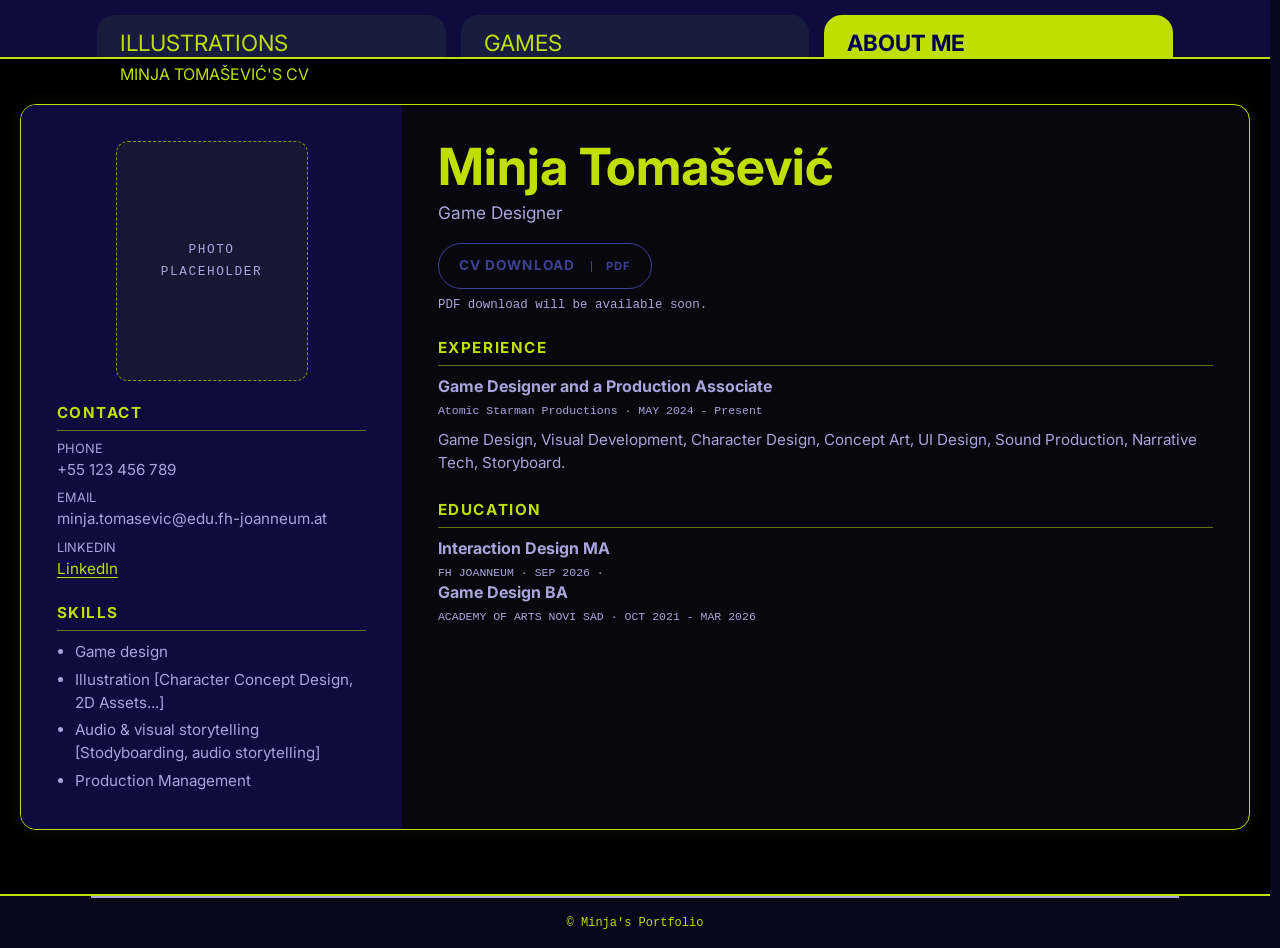
==== commit 121db804: "cetvrtak vece CV promene" ====
--- a/about&contact.html
+++ b/about&contact.html
@@ -2,32 +2,90 @@
 <html lang="en">
 <head>
     <meta charset="UTF-8">
+    <link rel="preconnect" href="https://fonts.googleapis.com">
+    <link rel="preconnect" href="https://fonts.gstatic.com" crossorigin>
+    <link href="https://fonts.googleapis.com/css2?family=Inter:wght@400;700&display=swap" rel="stylesheet">
     <meta name="viewport" content="width=device-width, initial-scale=1">
-    <title>Portfolio ~ About &amp; Contact</title>
+    <title>Portfolio ~ About Me</title>
     <link rel="stylesheet" href="style.css">
     <link rel="icon" type="image/png" href="assets/images/Tangerine_icon.png">
 </head>
 
 <body class="about-page" id="top">
     <header class="site-header">
-        <h1 class="visually-hidden">About &amp; Contact</h1>
+        <h1 class="visually-hidden">About Me</h1>
         <div class="header-inner">
             <nav class="site-nav" aria-label="Main navigation">
                 <ul>
-                    <li><span class="tab-note">[very important]</span><a href="index.html">Personal Work</a></li>
-                    <li><span class="tab-note">[super-super important]</span><a href="works.html">Game Works</a></li>
-                    <li><span class="tab-note">[would be cool]</span><a class="active" href="about&amp;contact.html" aria-current="page">About &amp; Contact</a></li>
+                    <li><a href="index.html">illustrations</a></li>
+                    <li><a href="works.html">games</a></li>
+                    <li><a class="active" href="about&amp;contact.html" aria-current="page">about me</a></li>
                 </ul>
             </nav>
-            <span class="site-name">MINJA TOMAŠEVIĆ</span>
         </div>
     </header>
+    <p class="site-name">MINJA TOMAŠEVIĆ'S CV</p>
 
-    <main class="simple-page-content">
-        <h2>About &amp; Contact</h2>
-        <p>About me &amp; contact page!</p>
-        <p>There's nothing here yet..</p>
-        <p>Though I learned what are break tags!</p>
+    <main class="cv-page">
+        <article class="cv-sheet" aria-labelledby="cv-name">
+            <aside class="cv-sidebar">
+                <div class="cv-photo-placeholder" role="img" aria-label="Photo placeholder">
+                    <span>PHOTO<br>PLACEHOLDER</span>
+                </div>
+
+                <section class="cv-block">
+                    <h2>Contact</h2>
+                    <dl class="cv-contact-list">
+                        <div><dt>Phone</dt><dd>+55 123 456 789</dd></div>
+                        <div><dt>Email</dt><dd>minja.tomasevic@edu.fh-joanneum.at</dd></div>
+                        <div><dt>LinkedIn</dt><dd><a href="https://www.linkedin.com/in/minjatomasevic" target="_blank" rel="noopener noreferrer">LinkedIn</a></dd></div>
+                    </dl>
+                </section>
+
+                <section class="cv-block">
+                    <h2>Skills</h2>
+                    <ul class="cv-skill-list">
+                        <li>Game design</li>
+                        <li>Illustration [Character Concept Design, 2D Assets...]</li>
+                        <li>Audio & visual storytelling [Stodyboarding, audio storytelling]</li>
+                        <li>Production Management</li>
+                    </ul>
+                </section>
+            </aside>
+
+            <div class="cv-main">
+                <h1 id="cv-name">Minja Toma&#353;evi&#263;</h1>
+                <p class="cv-role">Game Designer <span></span></p>
+
+                <button class="cv-download" type="button" disabled aria-describedby="cv-download-note">
+                    CV DOWNLOAD <span>PDF</span>
+                </button>
+                <p class="cv-download-note" id="cv-download-note">PDF download will be available soon.</p>
+
+
+                <section class="cv-main-block">
+                    <h2>Experience</h2>
+                    <div class="cv-placeholder-entry">
+                        <strong>Game Designer and a Production Associate</strong>
+                        <span>Atomic Starman Productions · MAY 2024 - Present</span>
+                        <p>Game Design, Visual Development, Character Design, Concept Art, UI Design, Sound Production, Narrative Tech, Storyboard.</p>
+                    </div>
+                </section>
+
+                <section class="cv-main-block">
+                    <h2>Education</h2>
+                    <div class="cv-placeholder-entry">
+                        <strong>Interaction Design MA</strong>
+                        <span>FH JOANNEUM · SEP 2026 ·</span>
+                    </div>
+                        <div class="cv-placeholder-entry">
+                        <strong>Game Design BA</strong>
+                        <span>ACADEMY OF ARTS NOVI SAD · OCT 2021 - MAR 2026</span>
+                    </div>
+                </section>
+            </div>
+        </article>
+
     </main>
 
     <footer class="home-footer">
@@ -39,5 +97,26 @@
         <img src="assets/figma/circle_up.svg" alt="">
         <img class="back-to-top-hover" src="assets/figma/circle_up_hoverstate.svg" alt="">
     </a>
+    <script>
+        const backToTop = document.querySelector(".back-to-top");
+        const updateBackToTop = () => backToTop.classList.toggle("is-visible", window.scrollY > 160);
+        window.addEventListener("scroll", updateBackToTop, { passive: true });
+        updateBackToTop();
+    </script>
+    <script>
+        if (window.matchMedia("(pointer: fine) and (prefers-reduced-motion: no-preference)").matches) {
+            document.addEventListener("pointermove", event => {
+                document.body.style.setProperty("--cursor-x", `${event.clientX}px`);
+                document.body.style.setProperty("--cursor-y", `${event.clientY}px`);
+                document.body.classList.add("cursor-glow-active");
+            }, { passive: true });
+            document.documentElement.addEventListener("pointerleave", () => {
+                document.body.classList.remove("cursor-glow-active");
+            });
+            window.addEventListener("blur", () => {
+                document.body.classList.remove("cursor-glow-active");
+            });
+        }
+    </script>
 </body>
 </html>
--- a/style.css
+++ b/style.css
@@ -4,13 +4,15 @@
     --neon-green: #39FF14;
     --active-tab-text-color: #050051; /* Boja aktivne kartice */
     --inactive-tab-background-color: #181D40; /* Boja neaktivne kartice */
+    --inactive-tab-hover-background-color: #292D54;
     --dancing-text-color: #a9a5dc; /* Boja teksta koji treperi */
     --stroke-image-color: #BEDF00; /* Boja obruba kartice */
     --inactive-additional-text-color: #a9a5dc;
-    --dark-blue-color: #2123A2;
+    --dark-blue-color: #0F0B3E;
     --card-glow: 0 0 15px #BEDF00; /* Sjaj oko aktivne kartice */
     --font-family: 'Inter', sans-serif;
-    --font-inactive-tab: 'inter', regular;
+    --font-inactive-tab: 'Inter', sans-serif;
+    --line-spacing: -10%;
     --media-radius: 10px;
     --button-text-default: #6D70FF;
     --button-text-hover: #BEDF00;
@@ -29,6 +31,29 @@
     font-family: var(--font-family);
     font-size: clamp(1.125rem, calc(1.05rem + 0.3vw), 1.25rem);
     text-align: center;
+}
+
+body::after{
+    position: fixed;
+    z-index: 1;
+    inset: 0;
+    background: radial-gradient(
+        circle 70px at var(--cursor-x, -300px) var(--cursor-y, -300px),
+        rgba(190, 223, 0, .025) 0,
+        rgba(190, 223, 0, .01) 42%,
+        transparent 100%
+    );
+    content: "";
+    opacity: 0;
+    pointer-events: none;
+    mix-blend-mode: screen;
+    transition: opacity 220ms ease;
+}
+
+body.cursor-glow-active::after{ opacity: 1; }
+
+@media (pointer: coarse), (prefers-reduced-motion: reduce){
+    body::after{ display: none; }
 }
 
 html{
@@ -379,16 +404,16 @@
     position: relative;
     display: grid;
     place-items: center;
-    width: clamp(133px, 15.4vw, 182px);
+    width: clamp(120px, 10vw, 148px);
     aspect-ratio: 388 / 192;
     padding: 0;
     border: 0;
     background: transparent;
     color: var(--button-text-default);
     font-family: 'Inter', sans-serif;
-    font-size: clamp(.525rem, .77vw, .7rem);
-    font-weight: 600;
-    letter-spacing: .1em;
+    font-size: clamp(.8rem, .9vw, 1rem);
+    font-weight: 700;
+    letter-spacing: .06em;
     cursor: pointer;
 }
 .lightbox-timelapse img{ grid-area: 1 / 1; width: 100%; height: 100%; max-width: none; margin: 0; border-radius: 0; }
@@ -482,7 +507,7 @@
 .site-header{
     flex: 0 0 auto;
     margin: 0;
-    background: var(--bg-tab-color);
+    background: var(--dark-blue-color);
     border-bottom: 2px solid var(--stroke-image-color);
 }
 
@@ -492,11 +517,15 @@
 }
 
 .site-name{
-    position: absolute;
-    top: 12px;
-    right: 24px;
+    display: block;
+    box-sizing: border-box;
+    width: min(calc(100% - 48px), 1800px);
+    margin: 12px auto 0;
     color: var(--stroke-image-color);
-    font: 600 clamp(.9rem, 1.38vw, 1.2rem)/1 'Inter', sans-serif;
+    font-family: 'Inter', 'Segoe UI', Arial, sans-serif;
+    font-size: clamp(1rem, 1.25vw, 1.5rem);
+    font-weight: 400;
+    line-height: calc(1em + var(--line-spacing));
     white-space: nowrap;
 }
 
@@ -513,10 +542,10 @@
 }
 
 .site-nav{
-    width: min(calc(100% - 200px), 1440px);
+    width: min(calc(100% - 48px), 1800px);
     max-width: none;
-    height: 50px;
-    margin: 48px auto 0;
+    height: clamp(58px, 5vw, 92px);
+    margin: 20px auto 0;
     font-size: clamp(1.05rem, 1.44vw, 1.2rem);
     transition: color 360ms ease-in, background-color 360ms ease-in;
 }
@@ -538,20 +567,22 @@
     box-sizing: border-box;
     width: 100%;
     height: 100%;
-    align-items: center;
-    justify-content: center;
-    padding: 10px 14px;
-    line-height: 1;
+    align-items: flex-end;
+    justify-content: flex-start;
+    padding: 10px 18px;
+    font-family: var(--font-inactive-tab);
+    font-size: 1em;
+    font-weight: 400;
+    line-height: calc(1em + var(--line-spacing));
     border-radius: 18px 18px 3px 3px;
     background: var(--inactive-tab-background-color);
     color: var(--stroke-image-color);
-    font-weight: 700;
     transition: background-color 360ms ease-in, color 360ms ease-in, border-radius 360ms ease-in;
 }
 
 .site-nav ul a:hover,
 .site-nav ul a:focus-visible{
-    background: var(--inactive-tab-background-color);
+    background: var(--inactive-tab-hover-background-color);
     color: var(--stroke-image-color);
 }
 
@@ -564,16 +595,6 @@
 .site-nav ul a:not(.active):hover,
 .site-nav ul a:not(.active):focus-visible{
     border-radius: 18px 18px 3px 3px;
-}
-
-.tab-note{
-    position: absolute;
-    right: 4px;
-    bottom: calc(100% + 2px);
-    color: var(--inactive-additional-text-color);
-    font-size: clamp(0.5rem, 0.65vw, 0.625rem);
-    line-height: 1;
-    white-space: nowrap;
 }
 
 .home-content{
@@ -602,6 +623,8 @@
 .marquee-row{
     overflow: hidden;
     white-space: nowrap;
+    -webkit-mask-image: linear-gradient(90deg, transparent 0, #000 8%, #000 92%, transparent 100%);
+    mask-image: linear-gradient(90deg, transparent 0, #000 8%, #000 92%, transparent 100%);
 }
 
 .marquee-track{
@@ -867,6 +890,17 @@
     box-sizing: border-box;
     border: 1px solid var(--stroke-image-color);
     border-radius: var(--media-radius);
+    transform-origin: center;
+    transition: transform 220ms ease, filter 240ms ease;
+}
+
+.personal-studies .study-grid .media-container video:hover,
+.personal-studies .study-grid .media-container video:focus-visible,
+.personal-studies .study-grid .media-container video:active{
+    position: relative;
+    z-index: 1;
+    filter: drop-shadow(0 0 9px rgba(190, 223, 0, .48));
+    transform: scale(1.03);
 }
 
 .personal-studies .media-container img:hover{
@@ -877,7 +911,7 @@
 
 .home-media-container > a.home-card:hover,
 .home-media-container > a.home-card:active{
-    filter: drop-shadow(0 0 5.6px var(--stroke-image-color));
+    filter: drop-shadow(0 0 9px rgba(190, 223, 0, .48));
 }
 
 .home-media-container > a.home-card:hover img,
@@ -1021,6 +1055,187 @@
     font-size: clamp(0.75rem, 1vw, 0.875rem);
 }
 
+.cv-page{
+    box-sizing: border-box;
+    width: min(calc(100% - 40px), 1380px);
+    flex: 1 0 auto;
+    margin: clamp(16px, 2.5vh, 28px) auto 36px;
+}
+
+.cv-sheet{
+    display: grid;
+    grid-template-columns: minmax(230px, .72fr) minmax(0, 1.6fr);
+    overflow: hidden;
+    border: 1px solid var(--stroke-image-color);
+    border-radius: 16px;
+    background: #07070d;
+    color: var(--stroke-image-color);
+    text-align: left;
+    box-shadow: 0 0 18px rgba(190, 223, 0, .08);
+}
+
+.cv-sidebar,
+.cv-main{
+    padding: clamp(20px, 2.8vw, 36px);
+}
+
+.cv-sidebar{
+    background: var(--dark-blue-color);
+}
+
+.cv-photo-placeholder{
+    display: grid;
+    width: min(100%, 190px);
+    aspect-ratio: 4 / 5;
+    place-items: center;
+    margin: 0 auto 22px;
+    border: 1px dashed rgba(190, 223, 0, .65);
+    border-radius: 12px;
+    background: #171733;
+    color: var(--inactive-additional-text-color);
+    font-family: 'Courier New', Courier, monospace;
+    font-size: .8rem;
+    letter-spacing: .12em;
+    line-height: 1.7;
+    text-align: center;
+}
+
+.cv-block,
+.cv-main-block{
+    margin-top: 22px;
+}
+
+.cv-block h2,
+.cv-main-block h2{
+    margin: 0 0 10px;
+    padding-bottom: 8px;
+    border-bottom: 1px solid rgba(190, 223, 0, .5);
+    color: var(--stroke-image-color);
+    font-size: .95rem;
+    letter-spacing: .1em;
+    text-transform: uppercase;
+}
+
+.cv-contact-list{
+    display: grid;
+    gap: 9px;
+    margin: 0;
+}
+
+.cv-contact-list dt{
+    margin-bottom: 3px;
+    color: var(--inactive-additional-text-color);
+    font-size: .8rem;
+    text-transform: uppercase;
+}
+
+.cv-contact-list dd,
+.cv-contact-list a,
+.cv-skill-list,
+.cv-main-block p,
+.cv-placeholder-entry span{
+    margin: 0;
+    color: var(--inactive-additional-text-color);
+    font-size: clamp(.95rem, .95vw, 1.1rem);
+    line-height: 1.5;
+}
+
+.cv-contact-list a{
+    color: var(--stroke-image-color);
+    text-decoration-thickness: 1px;
+    text-underline-offset: 3px;
+}
+
+.cv-skill-list{
+    display: grid;
+    gap: 5px;
+    padding-left: 18px;
+}
+
+.cv-eyebrow{
+    margin: 0 0 14px;
+    color: var(--inactive-additional-text-color);
+    font-family: 'Courier New', Courier, monospace;
+    font-size: .85rem;
+    letter-spacing: .08em;
+    text-transform: uppercase;
+}
+
+.cv-main h1{
+    margin: 0;
+    color: var(--stroke-image-color);
+    font-size: clamp(2.1rem, 4vw, 3.25rem);
+    line-height: 1;
+}
+
+.cv-role{
+    margin: 10px 0 20px;
+    color: var(--inactive-additional-text-color);
+    font-size: clamp(1rem, 1.35vw, 1.25rem);
+}
+
+.cv-role span{ color: var(--stroke-image-color); }
+
+.cv-download{
+    display: inline-flex;
+    align-items: center;
+    gap: 16px;
+    min-height: 46px;
+    padding: 0 20px;
+    border: 1px solid var(--button-text-default);
+    border-radius: 999px;
+    background: transparent;
+    color: var(--button-text-default);
+    font: 700 .85rem/1 var(--font-family);
+    letter-spacing: .08em;
+}
+
+.cv-download span{
+    padding-left: 14px;
+    border-left: 1px solid currentColor;
+    font-size: .7rem;
+}
+
+.cv-download:disabled{ opacity: .55; cursor: not-allowed; }
+
+.cv-download-note{
+    margin: 9px 0 0;
+    color: var(--inactive-additional-text-color);
+    font-family: 'Courier New', Courier, monospace;
+    font-size: .78rem;
+}
+
+.cv-main-block{
+    margin-top: clamp(18px, 2vw, 26px);
+}
+
+.cv-placeholder-entry{
+    display: grid;
+    gap: 6px;
+}
+
+.cv-placeholder-entry strong{
+    color: var(--inactive-additional-text-color);
+    font-size: 1rem;
+}
+
+.cv-placeholder-entry span{
+    color: var(--inactive-additional-text-color);
+    font-family: 'Courier New', Courier, monospace;
+    font-size: .72rem;
+}
+
+.cv-placeholder-entry p{ margin-top: 4px; }
+
+@media (max-width: 700px){
+    .cv-page{ width: calc(100% - 24px); margin: 24px auto; }
+    .cv-sheet{ grid-template-columns: 1fr; }
+    .cv-sidebar,
+    .cv-main{ padding: 24px; }
+    .cv-main{ order: -1; }
+    .cv-photo-placeholder{ width: min(100%, 210px); }
+}
+
 @media (max-width: 900px){
     .study-grid{ grid-template-columns: repeat(2, max-content); }
     .study-grid.four-study-grid{ grid-template-columns: repeat(2, max-content); }
@@ -1043,6 +1258,20 @@
     width: 42px;
     height: 42px;
     line-height: 0;
+    opacity: 0;
+    visibility: hidden;
+    pointer-events: none;
+    transform: translateY(8px);
+    transition: opacity 220ms ease, transform 220ms ease, visibility 0s linear 220ms;
+}
+
+.back-to-top.is-visible,
+.back-to-top:focus-visible{
+    opacity: 1;
+    visibility: visible;
+    pointer-events: auto;
+    transform: translateY(0);
+    transition-delay: 0s;
 }
 
 .back-to-top img{
@@ -1072,8 +1301,8 @@
 
 @media (max-width: 600px){
     .site-name{
-        top: 10px;
-        right: 12px;
+        width: calc(100% - 32px);
+        margin-top: 10px;
         font-size: .9rem;
     }
 
@@ -1160,6 +1389,72 @@
     .lightbox-timelapse{ width: 92px; }
 }
 
+@media (min-width: 1200px){
+    .site-header{
+        position: relative;
+        width: 100%;
+        margin: 0;
+        border-bottom: 0;
+    }
+
+    .site-header::after{
+        position: absolute;
+        right: 0;
+        bottom: 0;
+        left: 0;
+        height: 2px;
+        background: var(--stroke-image-color);
+        content: "";
+    }
+
+    .site-nav{
+        width: min(84vw, 3000px);
+        height: clamp(44px, 2.18vw, 55px);
+        margin-top: clamp(8px, 1.2vw, 24px);
+        font-size: clamp(1.2rem, 1.25vw, 2.1rem);
+    }
+
+    .site-nav ul{ gap: clamp(14px, 1.2vw, 32px); }
+    .site-nav ul a{
+        align-items: flex-end;
+        justify-content: flex-start;
+        padding: 6px clamp(18px, 1.8vw, 44px);
+        font-size: clamp(1.4rem, 1.65vw, 2.6rem);
+    }
+
+    .site-name{
+        width: min(84vw, 3000px);
+        margin: clamp(8px, .6vw, 16px) auto 0;
+        padding-left: clamp(18px, 1.8vw, 44px);
+        font-size: clamp(1rem, 1vw, 1.5rem);
+        text-align: left;
+    }
+
+    .home-marquee{
+        gap: clamp(4px, .3vw, 7px);
+        margin: clamp(18px, 1.7vw, 34px) 0 clamp(16px, 1.2vw, 24px);
+        font-size: clamp(.7rem, .72vw, 1rem);
+        line-height: 1.2;
+    }
+
+    .home-gallery,
+    .gallery-instruction{ width: min(94vw, 3600px); }
+
+    .home-media-container{
+        min-height: clamp(500px, 56vh, 900px);
+        gap: clamp(16px, 1vw, 28px);
+        padding: clamp(20px, 1.5vw, 36px);
+    }
+
+    .home-media-container > a.home-card{
+        width: clamp(320px, 20vw, 560px);
+        height: clamp(440px, 52vh, 820px);
+    }
+
+    .gallery-instruction{ margin-bottom: clamp(12px, 1vw, 24px); }
+    .home-scroll-hint{ margin: clamp(20px, 2vw, 44px) auto; }
+}
+
 @media (prefers-reduced-motion: reduce){
     html{
         scroll-behavior: auto;
@@ -1180,7 +1475,8 @@
     }
 
     .home-media-container > a.home-card,
-    .home-media-container > a.home-card img{
+    .home-media-container > a.home-card img,
+    .personal-studies .study-grid .media-container video{
         transition: none;
     }
 }
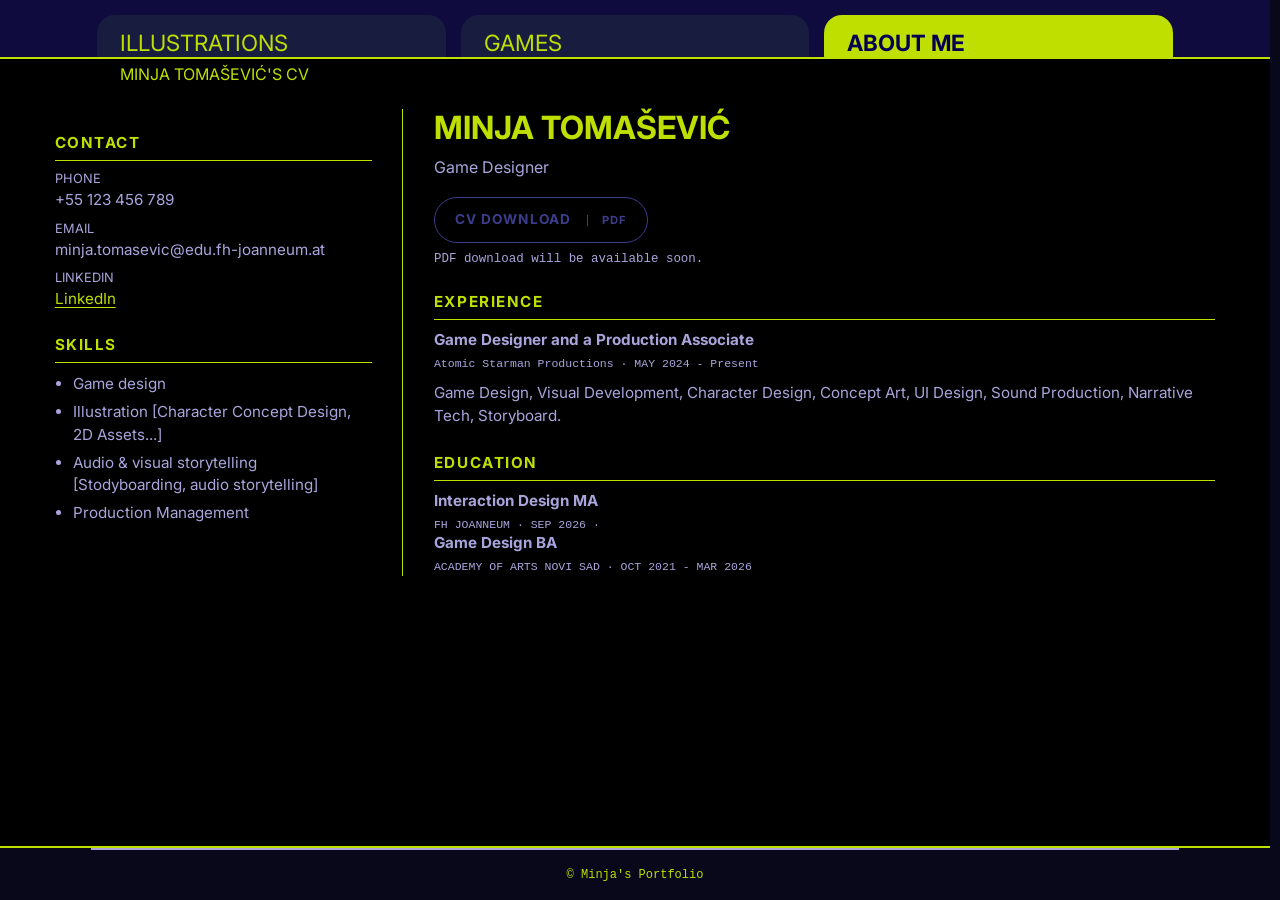
==== commit 5990b73c: "Update CV page styling" ====
--- a/about&contact.html
+++ b/about&contact.html
@@ -54,7 +54,7 @@
             </aside>
 
             <div class="cv-main">
-                <h1 id="cv-name">Minja Toma&#353;evi&#263;</h1>
+                <h1 id="cv-name">MINJA TOMAŠEVIĆ</h1>
                 <p class="cv-role">Game Designer <span></span></p>
 
                 <button class="cv-download" type="button" disabled aria-describedby="cv-download-note">
--- a/style.css
+++ b/style.css
@@ -1,7 +1,6 @@
 :root {
     --bg-tab-color: #09081b;
     --background-color: #1E1E1E; /* Boja pozadine */
-    --neon-green: #39FF14;
     --active-tab-text-color: #050051; /* Boja aktivne kartice */
     --inactive-tab-background-color: #181D40; /* Boja neaktivne kartice */
     --inactive-tab-hover-background-color: #292D54;
@@ -1057,41 +1056,34 @@
 
 .cv-page{
     box-sizing: border-box;
-    width: min(calc(100% - 40px), 1380px);
+    width: min(calc(100% - 48px), 1380px);
     flex: 1 0 auto;
-    margin: clamp(16px, 2.5vh, 28px) auto 36px;
+    margin: clamp(20px, 3vh, 36px) auto 36px;
 }
 
 .cv-sheet{
     display: grid;
     grid-template-columns: minmax(230px, .72fr) minmax(0, 1.6fr);
-    overflow: hidden;
-    border: 1px solid var(--stroke-image-color);
-    border-radius: 16px;
-    background: #07070d;
+    background: transparent;
     color: var(--stroke-image-color);
     text-align: left;
-    box-shadow: 0 0 18px rgba(190, 223, 0, .08);
 }
 
 .cv-sidebar,
 .cv-main{
-    padding: clamp(20px, 2.8vw, 36px);
+    min-width: 0;
+    padding: 0 clamp(18px, 2.4vw, 32px);
 }
 
 .cv-sidebar{
-    background: var(--dark-blue-color);
+    border-right: 1px solid var(--stroke-image-color);
 }
 
 .cv-photo-placeholder{
-    display: grid;
+    display: none;
+    /* Keep the placeholder available in the markup for when a portrait is added. */
     width: min(100%, 190px);
-    aspect-ratio: 4 / 5;
-    place-items: center;
     margin: 0 auto 22px;
-    border: 1px dashed rgba(190, 223, 0, .65);
-    border-radius: 12px;
-    background: #171733;
     color: var(--inactive-additional-text-color);
     font-family: 'Courier New', Courier, monospace;
     font-size: .8rem;
@@ -1102,14 +1094,14 @@
 
 .cv-block,
 .cv-main-block{
-    margin-top: 22px;
+    margin-top: 24px;
 }
 
 .cv-block h2,
 .cv-main-block h2{
     margin: 0 0 10px;
     padding-bottom: 8px;
-    border-bottom: 1px solid rgba(190, 223, 0, .5);
+    border-bottom: 1px solid var(--stroke-image-color);
     color: var(--stroke-image-color);
     font-size: .95rem;
     letter-spacing: .1em;
@@ -1136,13 +1128,14 @@
 .cv-placeholder-entry span{
     margin: 0;
     color: var(--inactive-additional-text-color);
-    font-size: clamp(.95rem, .95vw, 1.1rem);
+    font-size: .95rem;
     line-height: 1.5;
 }
 
 .cv-contact-list a{
     color: var(--stroke-image-color);
     text-decoration-thickness: 1px;
+    font-family: inter, bold, sans-serif;
     text-underline-offset: 3px;
 }
 
@@ -1164,14 +1157,14 @@
 .cv-main h1{
     margin: 0;
     color: var(--stroke-image-color);
-    font-size: clamp(2.1rem, 4vw, 3.25rem);
-    line-height: 1;
+    font-size: clamp(1.65rem, 2.5vw, 2rem);
+    line-height: 1.2;
 }
 
 .cv-role{
     margin: 10px 0 20px;
     color: var(--inactive-additional-text-color);
-    font-size: clamp(1rem, 1.35vw, 1.25rem);
+    font-size: 1rem;
 }
 
 .cv-role span{ color: var(--stroke-image-color); }
@@ -1216,7 +1209,7 @@
 
 .cv-placeholder-entry strong{
     color: var(--inactive-additional-text-color);
-    font-size: 1rem;
+    font-size: .95rem;
 }
 
 .cv-placeholder-entry span{
@@ -1231,9 +1224,10 @@
     .cv-page{ width: calc(100% - 24px); margin: 24px auto; }
     .cv-sheet{ grid-template-columns: 1fr; }
     .cv-sidebar,
-    .cv-main{ padding: 24px; }
+    .cv-main{ padding: 0; }
+    .cv-sidebar{ padding-bottom: 20px; border-right: 0; border-bottom: 1px solid var(--stroke-image-color); }
+    .cv-main{ padding-top: 20px; }
     .cv-main{ order: -1; }
-    .cv-photo-placeholder{ width: min(100%, 210px); }
 }
 
 @media (max-width: 900px){
